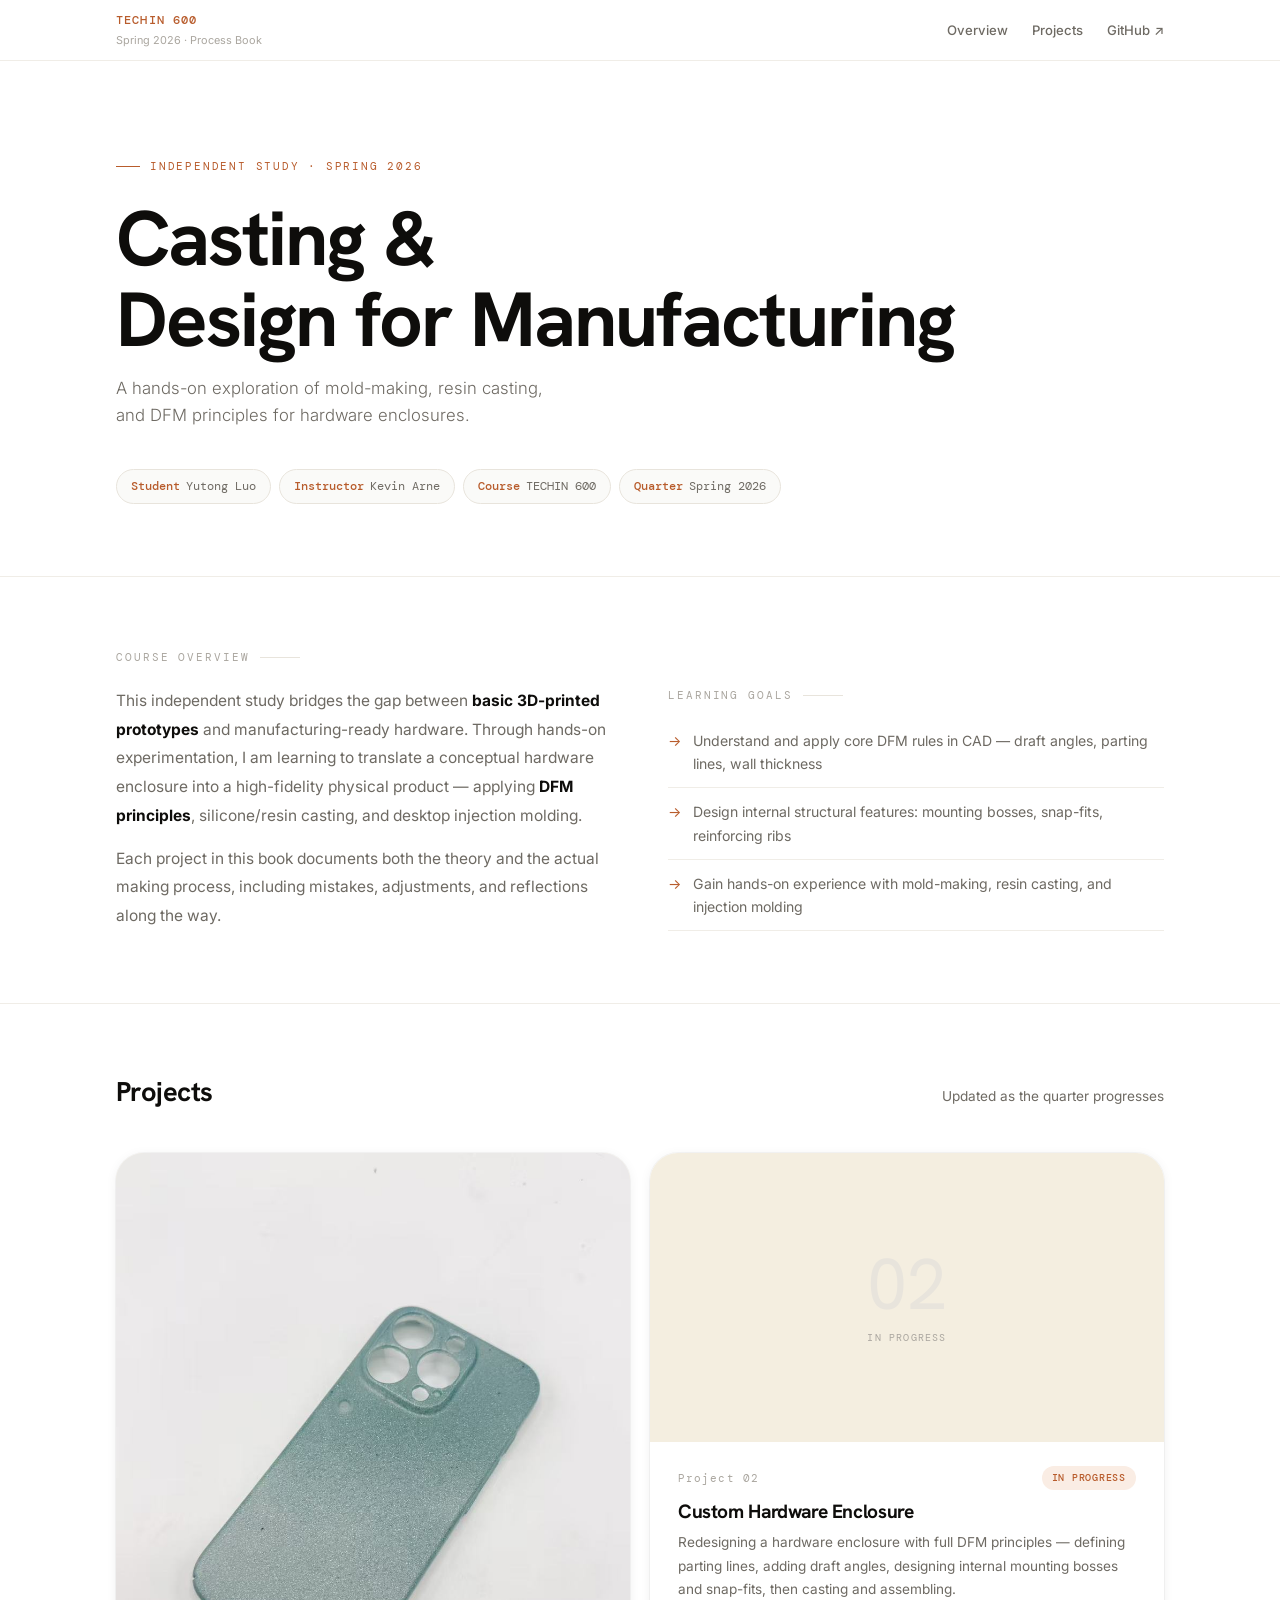
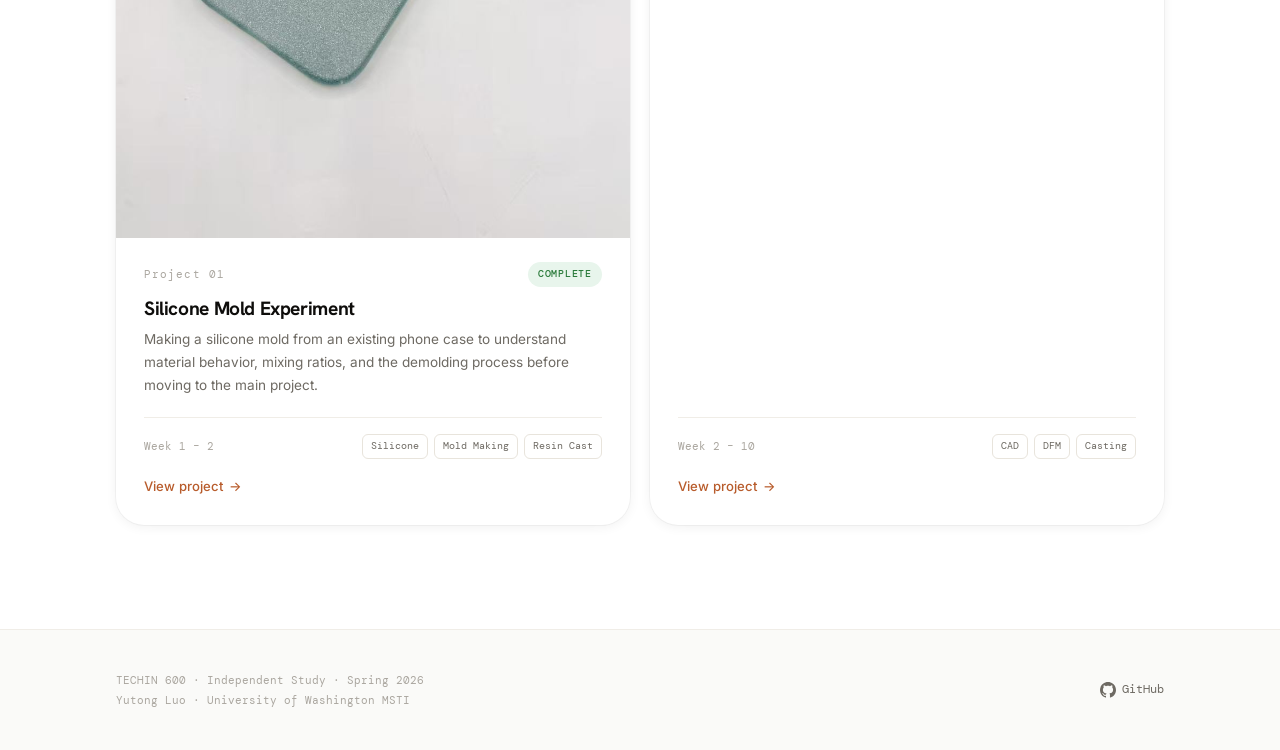
==== index.html @ ff64ba22 "Fix card thumb and project cover photo display - Homepage Project 01 card: show full image with card" ====
<!DOCTYPE html>
<html lang="en">
<head>
  <meta charset="UTF-8" />
  <meta name="viewport" content="width=device-width, initial-scale=1.0" />
  <title>TECHIN 600 — Process Book</title>
  <meta name="description" content="Process book for TECHIN 600: Casting and Design for Manufacturing. Independent study by Yutong Luo, Spring 2026." />
  <link rel="stylesheet" href="assets/css/style.css" />
  <link rel="preconnect" href="https://fonts.googleapis.com" />
  <link rel="preconnect" href="https://fonts.gstatic.com" crossorigin />
  <link href="https://fonts.googleapis.com/css2?family=Hanken+Grotesk:wght@400;500;600;700;800&family=Inter:ital,wght@0,300;0,400;0,500;0,600;1,400&family=DM+Mono:wght@400;500&display=swap" rel="stylesheet" />
</head>
<body>

<!-- ====== HEADER ====== -->
<header class="site-header">
  <nav class="container site-nav">
    <a href="index.html" class="nav-logo">
      <span class="nav-logo-main">TECHIN 600</span>
      <span class="nav-logo-sub">Spring 2026 · Process Book</span>
    </a>
    <ul class="nav-links">
      <li><a href="#overview">Overview</a></li>
      <li><a href="#projects">Projects</a></li>
      <li><a href="https://github.com/TongSUE/TECHIN-600-Spring2026" target="_blank" rel="noopener">GitHub ↗</a></li>
    </ul>
  </nav>
</header>

<!-- ====== HERO ====== -->
<section class="hero">
  <div class="container">
    <p class="hero-kicker reveal">Independent Study · Spring 2026</p>
    <h1 class="hero-title reveal">Casting &amp;<br>Design for Manufacturing</h1>
    <p class="hero-subtitle reveal">A hands-on exploration of mold-making, resin casting,<br>and DFM principles for hardware enclosures.</p>
    <div class="hero-meta reveal-children">
      <span class="meta-tag"><span>Student</span> Yutong Luo</span>
      <span class="meta-tag"><span>Instructor</span> Kevin Arne</span>
      <span class="meta-tag"><span>Course</span> TECHIN 600</span>
      <span class="meta-tag"><span>Quarter</span> Spring 2026</span>
    </div>
  </div>
</section>

<!-- ====== OVERVIEW ====== -->
<section class="course-overview" id="overview">
  <div class="container">
    <p class="section-label reveal">Course Overview</p>
    <div class="overview-grid">
      <div class="reveal">
        <p class="overview-text">
          This independent study bridges the gap between <strong>basic 3D-printed prototypes</strong>
          and manufacturing-ready hardware. Through hands-on experimentation, I am learning to translate
          a conceptual hardware enclosure into a high-fidelity physical product — applying
          <strong>DFM principles</strong>, silicone/resin casting, and desktop injection molding.
        </p>
        <p class="overview-text" style="margin-top: 14px;">
          Each project in this book documents both the theory and the actual making process,
          including mistakes, adjustments, and reflections along the way.
        </p>
      </div>
      <div class="reveal">
        <p class="section-label" style="margin-bottom: 12px;">Learning Goals</p>
        <ul class="overview-goals">
          <li>Understand and apply core DFM rules in CAD — draft angles, parting lines, wall thickness</li>
          <li>Design internal structural features: mounting bosses, snap-fits, reinforcing ribs</li>
          <li>Gain hands-on experience with mold-making, resin casting, and injection molding</li>
        </ul>
      </div>
    </div>
  </div>
</section>

<!-- ====== PROJECTS ====== -->
<section class="projects-section" id="projects">
  <div class="container">
    <div class="projects-header reveal">
      <h2>Projects</h2>
      <p style="font-size:0.85rem; color:var(--text-muted);">Updated as the quarter progresses</p>
    </div>

    <div class="projects-grid">

      <!-- Project 01 -->
      <a href="projects/01-silicone-mold/index.html" class="project-card">
        <div class="card-thumb card-thumb--natural">
          <img src="projects/01-silicone-mold/hero_image.png" alt="Silicone Mold Experiment — finished glitter resin phone case" />
        </div>
        <div class="card-body">
          <div class="card-top">
            <span class="card-num">Project 01</span>
            <span class="status-badge status-badge--complete">Complete</span>
          </div>
          <h3 class="card-title">Silicone Mold Experiment</h3>
          <p class="card-desc">Making a silicone mold from an existing phone case to understand material behavior, mixing ratios, and the demolding process before moving to the main project.</p>
          <div class="card-footer">
            <span class="card-weeks">Week 1 – 2</span>
            <div class="card-tags">
              <span class="tag">Silicone</span>
              <span class="tag">Mold Making</span>
              <span class="tag">Resin Cast</span>
            </div>
          </div>
          <span class="card-link">View project <span class="arrow">→</span></span>
        </div>
      </a>

      <!-- Project 02 -->
      <a href="projects/02-hardware-enclosure/index.html" class="project-card">
        <div class="card-thumb">
          <div class="card-thumb-placeholder">
            <span class="placeholder-num">02</span>
            <span class="placeholder-label">In progress</span>
          </div>
        </div>
        <div class="card-body">
          <div class="card-top">
            <span class="card-num">Project 02</span>
            <span class="status-badge status-badge--progress">In Progress</span>
          </div>
          <h3 class="card-title">Custom Hardware Enclosure</h3>
          <p class="card-desc">Redesigning a hardware enclosure with full DFM principles — defining parting lines, adding draft angles, designing internal mounting bosses and snap-fits, then casting and assembling.</p>
          <div class="card-footer">
            <span class="card-weeks">Week 2 – 10</span>
            <div class="card-tags">
              <span class="tag">CAD</span>
              <span class="tag">DFM</span>
              <span class="tag">Casting</span>
            </div>
          </div>
          <span class="card-link">View project <span class="arrow">→</span></span>
        </div>
      </a>

    </div>
  </div>
</section>

<!-- ====== FOOTER ====== -->
<footer class="site-footer">
  <div class="container footer-inner">
    <div class="footer-left">
      TECHIN 600 · Independent Study · Spring 2026<br>
      Yutong Luo · University of Washington MSTI
    </div>
    <div class="footer-right">
      <a href="https://github.com/TongSUE/TECHIN-600-Spring2026" target="_blank" rel="noopener">
        <svg width="16" height="16" viewBox="0 0 24 24" fill="currentColor"><path d="M12 0C5.37 0 0 5.37 0 12c0 5.3 3.438 9.8 8.205 11.387.6.113.82-.258.82-.577 0-.285-.01-1.04-.015-2.04-3.338.724-4.042-1.61-4.042-1.61-.546-1.387-1.333-1.756-1.333-1.756-1.089-.745.083-.73.083-.73 1.205.085 1.84 1.238 1.84 1.238 1.07 1.835 2.809 1.305 3.495.998.108-.776.42-1.305.762-1.605-2.665-.3-5.466-1.332-5.466-5.93 0-1.31.465-2.38 1.235-3.22-.135-.303-.54-1.523.105-3.176 0 0 1.005-.322 3.3 1.23.96-.267 1.98-.399 3-.405 1.02.006 2.04.138 3 .405 2.28-1.552 3.285-1.23 3.285-1.23.645 1.653.24 2.873.12 3.176.765.84 1.23 1.91 1.23 3.22 0 4.61-2.805 5.625-5.475 5.92.42.36.81 1.096.81 2.22 0 1.606-.015 2.896-.015 3.286 0 .315.21.69.825.57C20.565 21.795 24 17.295 24 12c0-6.63-5.37-12-12-12"/></svg>
        GitHub
      </a>
    </div>
  </div>
</footer>

<script src="assets/js/rough-notation.js"></script>
<script src="assets/js/annotations.js"></script>
<script src="assets/js/main.js"></script>
</body>
</html>
---- assets/css/style.css ----
/* ============================================
   TECHIN 600 Process Book — Global Stylesheet
   ============================================ */

@import url('https://fonts.googleapis.com/css2?family=Hanken+Grotesk:wght@400;500;600;700;800&family=Inter:ital,wght@0,300;0,400;0,500;0,600;1,400&family=DM+Mono:wght@400;500&display=swap');
@import url('annotations.css');

/* --- Design Tokens --- */
:root {
  --bg:           #FFFFFF;
  --bg-soft:      #FAFAF8;
  --bg-note:      #F4EEE0;
  --bg-card:      #FFFFFF;
  --bg-callout:   #F5EDE0;
  --text:         #0E0D0B;
  --text-muted:   #6E6A63;
  --text-light:   #AAA69F;
  --accent:       #B85C2C;
  --accent-light: #FAEDE4;
  --border:       #E8E4DC;
  --border-light: #F0EDE7;
  --white:        #FFFFFF;

  --font-display: 'Hanken Grotesk', 'Inter', sans-serif;
  --font-sans:   'Inter', -apple-system, sans-serif;
  --font-mono:   'DM Mono', 'Courier New', monospace;

  --radius-sm:   8px;
  --radius:      16px;
  --radius-md:   20px;
  --radius-lg:   28px;
  --radius-xl:   36px;

  --shadow-sm:   0 2px 8px rgba(14,13,11,0.05);
  --shadow-md:   0 6px 24px rgba(14,13,11,0.08);
  --shadow-lg:   0 16px 48px rgba(14,13,11,0.12);
  --shadow-card: 0 2px 12px rgba(14,13,11,0.06), 0 0 0 1px rgba(14,13,11,0.04);

  --ease-snappy: cubic-bezier(0.12, 0.23, 0.50, 1.00);
  --ease-out:    cubic-bezier(0.25, 0.46, 0.45, 0.94);
  --transition:  0.28s var(--ease-snappy);
  --transition-slow: 0.5s var(--ease-out);
}

/* --- Reset & Base --- */
*, *::before, *::after { box-sizing: border-box; margin: 0; padding: 0; }
html { scroll-behavior: smooth; font-size: 16px; }

body {
  background: var(--bg);
  color: var(--text);
  font-family: var(--font-sans);
  font-weight: 400;
  line-height: 1.7;
  -webkit-font-smoothing: antialiased;
}

img { max-width: 100%; height: auto; display: block; }
a { color: inherit; text-decoration: none; }
h1, h2, h3 { font-family: var(--font-display); font-weight: 700; line-height: 1.15; }
h4, h5, h6 { font-family: var(--font-sans); font-weight: 600; line-height: 1.3; }
p { max-width: 68ch; }

code {
  font-family: var(--font-mono);
  font-size: 0.875em;
  background: var(--accent-light);
  padding: 0.1em 0.4em;
  border-radius: 6px;
}

.container {
  max-width: 1120px;
  margin: 0 auto;
  padding: 0 36px;
}

/* ============================================
   ENTRANCE ANIMATIONS
   ============================================ */
@keyframes enterUp {
  from {
    opacity: 0;
    transform: translateY(28px) rotate(var(--enter-rotate, 0deg));
  }
  to {
    opacity: 1;
    transform: translateY(0) rotate(0deg);
  }
}

@keyframes enterFade {
  from { opacity: 0; transform: translateY(12px); }
  to   { opacity: 1; transform: translateY(0); }
}

.reveal { opacity: 0; }
.reveal.visible {
  animation: enterUp 0.45s var(--ease-snappy) forwards;
}

.reveal-children > * { opacity: 0; }
.reveal-children.visible > * { animation: enterFade 0.4s var(--ease-snappy) forwards; }
.reveal-children.visible > *:nth-child(1) { animation-delay: 0.05s; }
.reveal-children.visible > *:nth-child(2) { animation-delay: 0.12s; }
.reveal-children.visible > *:nth-child(3) { animation-delay: 0.19s; }
.reveal-children.visible > *:nth-child(4) { animation-delay: 0.26s; }
.reveal-children.visible > *:nth-child(5) { animation-delay: 0.33s; }

.content-section {
  opacity: 0;
  transform: translateY(20px);
  transition: opacity 0.5s var(--ease-out), transform 0.5s var(--ease-out);
}
.content-section.visible { opacity: 1; transform: translateY(0); }

.step {
  opacity: 0;
  transform: translateY(18px);
  transition: opacity 0.45s var(--ease-out), transform 0.45s var(--ease-out);
}
.step.visible { opacity: 1; transform: translateY(0); }

/* ============================================
   SITE HEADER / NAV
   ============================================ */
.site-header {
  position: sticky;
  top: 0;
  z-index: 100;
  background: rgba(255, 255, 255, 0.82);
  backdrop-filter: blur(16px);
  -webkit-backdrop-filter: blur(16px);
  border-bottom: 1px solid var(--border-light);
  transition: box-shadow var(--transition);
}
.site-header.scrolled { box-shadow: var(--shadow-sm); }

.site-nav {
  display: flex;
  align-items: center;
  justify-content: space-between;
  height: 60px;
}

.nav-logo { display: flex; flex-direction: column; }
.nav-logo-main {
  font-family: var(--font-mono);
  font-size: 0.72rem;
  font-weight: 500;
  color: var(--accent);
  letter-spacing: 0.10em;
  text-transform: uppercase;
}
.nav-logo-sub { font-size: 0.68rem; color: var(--text-light); }

.nav-links { display: flex; gap: 24px; list-style: none; }
.nav-links a {
  font-size: 0.82rem;
  font-weight: 500;
  color: var(--text-muted);
  transition: color var(--transition);
  padding: 4px 0;
  position: relative;
}
.nav-links a::after {
  content: '';
  position: absolute;
  bottom: 0; left: 0;
  width: 0; height: 1px;
  background: var(--accent);
  transition: width var(--transition);
}
.nav-links a:hover { color: var(--text); }
.nav-links a:hover::after,
.nav-links a.active::after { width: 100%; }
.nav-links a.active { color: var(--accent); }

/* ============================================
   HOME HERO
   ============================================ */
.hero {
  padding: 96px 0 72px;
  border-bottom: 1px solid var(--border-light);
}

.hero-kicker {
  font-family: var(--font-mono);
  font-size: 0.70rem;
  letter-spacing: 0.16em;
  text-transform: uppercase;
  color: var(--accent);
  margin-bottom: 22px;
  display: flex;
  align-items: center;
  gap: 10px;
}
.hero-kicker::before {
  content: '';
  display: inline-block;
  width: 24px; height: 1px;
  background: var(--accent);
}

.hero-title {
  font-family: var(--font-display);
  font-size: clamp(2.8rem, 6vw, 5rem);
  font-weight: 700;
  line-height: 1.05;
  letter-spacing: -0.025em;
  margin-bottom: 16px;
}

.hero-subtitle {
  font-size: 1.05rem;
  color: var(--text-muted);
  font-weight: 300;
  margin-bottom: 40px;
  line-height: 1.6;
}

.hero-meta { display: flex; flex-wrap: wrap; gap: 8px; }

.meta-tag {
  display: inline-flex;
  align-items: center;
  gap: 6px;
  padding: 6px 14px;
  border: 1px solid var(--border);
  border-radius: 100px;
  font-size: 0.78rem;
  font-family: var(--font-mono);
  color: var(--text-muted);
  background: var(--bg-soft);
  transition: background var(--transition), border-color var(--transition);
}
.meta-tag:hover { background: var(--bg-note); }
.meta-tag span { color: var(--accent); font-weight: 500; }

/* ============================================
   COURSE OVERVIEW
   ============================================ */
.course-overview {
  padding: 72px 0;
  border-bottom: 1px solid var(--border-light);
}

.section-label {
  font-family: var(--font-mono);
  font-size: 0.66rem;
  letter-spacing: 0.18em;
  text-transform: uppercase;
  color: var(--text-light);
  margin-bottom: 20px;
  display: flex;
  align-items: center;
  gap: 10px;
}
.section-label::after {
  content: '';
  flex: 1; height: 1px;
  background: var(--border);
  max-width: 40px;
}

.overview-grid {
  display: grid;
  grid-template-columns: 1fr 1fr;
  gap: 56px;
  align-items: start;
}

.overview-text { font-size: 0.97rem; line-height: 1.85; color: var(--text-muted); }
.overview-text strong { color: var(--text); }

.overview-goals { list-style: none; }
.overview-goals li {
  display: flex;
  gap: 12px;
  font-size: 0.88rem;
  line-height: 1.65;
  color: var(--text-muted);
  padding: 12px 0;
  border-bottom: 1px solid var(--border-light);
}
.overview-goals li::before { content: '→'; color: var(--accent); flex-shrink: 0; }

/* ============================================
   PROJECT CARDS
   ============================================ */
.projects-section { padding: 72px 0 104px; }

.projects-header {
  display: flex;
  align-items: baseline;
  justify-content: space-between;
  margin-bottom: 44px;
}
.projects-header h2 { font-family: var(--font-display); font-size: 1.7rem; font-weight: 700; letter-spacing: -0.02em; }

.projects-grid {
  display: grid;
  grid-template-columns: repeat(auto-fill, minmax(340px, 1fr));
  gap: 20px;
}

/* Cards animate in with slight tilt — JS sets --enter-rotate */
.project-card {
  background: var(--bg-card);
  border-radius: var(--radius-lg);
  box-shadow: var(--shadow-card);
  overflow: hidden;
  display: flex;
  flex-direction: column;
  opacity: 0;
  cursor: pointer;
  transition:
    transform 0.32s var(--ease-snappy),
    box-shadow 0.32s var(--ease-snappy);
  will-change: transform;
}
.project-card.visible {
  animation: enterUp 0.48s var(--ease-snappy) forwards;
}
.project-card:hover {
  transform: translateY(-6px) rotate(0.4deg);
  box-shadow: var(--shadow-md);
}

.card-thumb {
  aspect-ratio: 16/9;
  background: var(--bg-note);
  overflow: hidden;
  position: relative;
}
.card-thumb img {
  width: 100%; height: 100%;
  object-fit: cover;
  transition: transform var(--transition-slow);
}
.project-card:hover .card-thumb img { transform: scale(1.04); }

/* Card with full, uncropped image */
.card-thumb--natural {
  aspect-ratio: unset;
  height: auto;
}
.card-thumb--natural img {
  height: auto;
  object-fit: contain;
}

.card-thumb-placeholder {
  width: 100%; height: 100%;
  display: flex;
  flex-direction: column;
  align-items: center;
  justify-content: center;
  gap: 10px;
}
.placeholder-num {
  font-family: var(--font-display);
  font-size: 4.5rem;
  color: var(--border);
  line-height: 1;
}
.placeholder-label {
  font-family: var(--font-mono);
  font-size: 0.62rem;
  color: var(--text-light);
  letter-spacing: 0.12em;
  text-transform: uppercase;
}

.card-body {
  padding: 24px 28px 28px;
  display: flex;
  flex-direction: column;
  flex: 1;
}

.card-top {
  display: flex;
  align-items: center;
  justify-content: space-between;
  margin-bottom: 10px;
}

.card-num {
  font-family: var(--font-mono);
  font-size: 0.68rem;
  color: var(--text-light);
  letter-spacing: 0.1em;
}

.status-badge {
  font-family: var(--font-mono);
  font-size: 0.60rem;
  letter-spacing: 0.08em;
  text-transform: uppercase;
  padding: 4px 10px;
  border-radius: 100px;
  font-weight: 500;
}
.status-badge--complete { background: #E8F5EC; color: #2A7A3A; }
.status-badge--progress { background: var(--accent-light); color: var(--accent); }
.status-badge--upcoming { background: var(--bg-soft); color: var(--text-light); }

.card-title { font-family: var(--font-display); font-size: 1.2rem; font-weight: 700; letter-spacing: -0.02em; margin-bottom: 8px; line-height: 1.2; }
.card-desc { font-size: 0.85rem; color: var(--text-muted); line-height: 1.7; flex: 1; }

.card-footer {
  display: flex;
  align-items: center;
  justify-content: space-between;
  margin-top: 20px;
  padding-top: 16px;
  border-top: 1px solid var(--border-light);
}

.card-weeks { font-family: var(--font-mono); font-size: 0.70rem; color: var(--text-light); }
.card-tags { display: flex; gap: 6px; flex-wrap: wrap; }
.tag {
  font-family: var(--font-mono);
  font-size: 0.62rem;
  padding: 3px 8px;
  border: 1px solid var(--border);
  border-radius: 6px;
  color: var(--text-muted);
}

.card-link {
  display: inline-flex;
  align-items: center;
  gap: 6px;
  font-size: 0.82rem;
  font-weight: 500;
  color: var(--accent);
  margin-top: 16px;
  transition: gap var(--transition);
}
.card-link .arrow { transition: transform var(--transition); }
.project-card:hover .card-link { gap: 10px; }
.project-card:hover .card-link .arrow { transform: translateX(3px); }

/* ============================================
   SITE FOOTER
   ============================================ */
.site-footer {
  border-top: 1px solid var(--border-light);
  padding: 40px 0;
  background: var(--bg-soft);
}
.footer-inner { display: flex; align-items: center; justify-content: space-between; }
.footer-left {
  font-family: var(--font-mono);
  font-size: 0.70rem;
  color: var(--text-light);
  line-height: 1.8;
}
.footer-right a {
  font-family: var(--font-mono);
  font-size: 0.72rem;
  color: var(--text-muted);
  display: flex;
  align-items: center;
  gap: 6px;
  transition: color var(--transition);
}
.footer-right a:hover { color: var(--accent); }

/* ============================================
   PROJECT DETAIL PAGE
   ============================================ */
.project-page { min-height: 100vh; }

.back-link {
  display: inline-flex;
  align-items: center;
  gap: 8px;
  font-family: var(--font-mono);
  font-size: 0.72rem;
  color: var(--text-muted);
  letter-spacing: 0.04em;
  padding: 18px 36px;
  width: 100%;
  transition: color var(--transition);
  border-bottom: 1px solid var(--border-light);
}
.back-link:hover { color: var(--accent); }
.back-link .arrow { transition: transform var(--transition); }
.back-link:hover .arrow { transform: translateX(-3px); }
.back-link--bottom { border-top: 1px solid var(--border-light); border-bottom: none; margin-top: 20px; padding: 20px 0; }

/* Project Hero */
.project-hero {
  padding: 60px 0 52px;
  border-bottom: 1px solid var(--border-light);
}

.project-hero-kicker {
  font-family: var(--font-mono);
  font-size: 0.68rem;
  letter-spacing: 0.18em;
  text-transform: uppercase;
  color: var(--accent);
  margin-bottom: 18px;
  display: flex;
  align-items: center;
  gap: 10px;
}
.project-hero-kicker::before {
  content: '';
  display: inline-block;
  width: 20px; height: 1px;
  background: var(--accent);
}

.project-hero-title {
  font-family: var(--font-display);
  font-size: clamp(2rem, 5vw, 3.6rem);
  font-weight: 700;
  line-height: 1.05;
  letter-spacing: -0.025em;
  margin-bottom: 10px;
}

.project-hero-subtitle {
  font-size: 1rem;
  color: var(--text-muted);
  font-weight: 300;
  margin-bottom: 30px;
}

.project-hero-meta { display: flex; flex-wrap: wrap; gap: 8px; }

/* Main layout */
.project-layout {
  display: grid;
  grid-template-columns: 196px 1fr;
  max-width: 1120px;
  margin: 0 auto;
  padding: 0 36px;
  align-items: start;
}

/* Sidebar */
.project-sidebar {
  position: sticky;
  top: 80px;
  padding: 52px 0;
}

.sidebar-nav { list-style: none; }
.sidebar-nav li { margin-bottom: 2px; }
.sidebar-nav a {
  display: flex;
  align-items: center;
  gap: 10px;
  padding: 7px 12px;
  font-size: 0.78rem;
  color: var(--text-muted);
  font-weight: 500;
  border-radius: var(--radius-sm);
  transition: background var(--transition), color var(--transition);
}
.sidebar-nav a:hover { background: var(--bg-soft); color: var(--text); }
.sidebar-nav a.active { background: var(--accent-light); color: var(--accent); }

.sidebar-nav-num {
  font-family: var(--font-mono);
  font-size: 0.62rem;
  color: var(--text-light);
  min-width: 18px;
}
.sidebar-nav a.active .sidebar-nav-num { color: var(--accent); opacity: 0.7; }

/* Reading progress */
.reading-progress {
  position: fixed;
  top: 60px; left: 0; right: 0;
  height: 2px;
  background: var(--border-light);
  z-index: 99;
}
.reading-progress-bar {
  height: 100%;
  background: var(--accent);
  width: 0%;
  transition: width 0.1s linear;
  border-radius: 0 2px 2px 0;
}

/* Content */
.project-content {
  padding: 0 0 96px 52px;
  border-left: 1px solid var(--border-light);
}

.content-section { padding: 60px 0; border-bottom: 1px solid var(--border-light); }
.content-section:last-of-type { border-bottom: none; }

.content-section-label {
  font-family: var(--font-mono);
  font-size: 0.63rem;
  letter-spacing: 0.20em;
  text-transform: uppercase;
  color: var(--text-light);
  margin-bottom: 6px;
  display: flex;
  align-items: center;
  gap: 8px;
}
.content-section-num { color: var(--accent); font-weight: 500; }

.content-section-title {
  font-family: var(--font-display);
  font-size: 1.6rem;
  font-weight: 700;
  letter-spacing: -0.025em;
  margin-bottom: 28px;
  line-height: 1.15;
}

.content-section p {
  font-size: 0.94rem;
  line-height: 1.88;
  color: var(--text-muted);
  margin-bottom: 16px;
}
.content-section p strong { color: var(--text); }

/* Materials */
.overview-materials { display: flex; flex-wrap: wrap; gap: 8px; margin-top: 20px; }
.material-chip {
  padding: 5px 13px;
  background: var(--bg-soft);
  border: 1px solid var(--border);
  border-radius: 100px;
  font-size: 0.78rem;
  font-family: var(--font-mono);
  color: var(--text-muted);
  transition: background var(--transition);
}
.material-chip:hover { background: var(--bg-note); }

/* Blockquote */
blockquote a { color: var(--accent); text-decoration: underline; text-underline-offset: 3px; }
blockquote {
  border-left: 3px solid var(--accent);
  padding: 16px 22px;
  margin: 28px 0;
  background: var(--accent-light);
  border-radius: 0 var(--radius) var(--radius) 0;
  font-style: italic;
  color: var(--text-muted);
  font-size: 0.93rem;
  line-height: 1.75;
}

/* Process steps */
.process-steps { margin-top: 8px; }

.step {
  display: grid;
  grid-template-columns: 56px 1fr;
  gap: 20px;
  padding: 28px 0;
  border-bottom: 1px dashed var(--border);
  align-items: start;
}
.step:last-child { border-bottom: none; }

.step-num {
  font-family: var(--font-display);
  font-size: 2.6rem;
  color: var(--border);
  line-height: 1;
  font-style: italic;
  text-align: center;
  padding-top: 2px;
}

.step-body h4 { font-size: 0.9rem; font-weight: 600; margin-bottom: 7px; color: var(--text); }
.step-body p { font-size: 0.87rem; color: var(--text-muted); margin-bottom: 14px; }
.step-body ol { padding-left: 1.4em; margin: 10px 0 14px; line-height: 1.9; font-size: 0.87rem; color: var(--text-muted); }
.step-body .photo-grid + p,
.step-body ol + p { margin-top: 14px; }

/* Photo grid */
.photo-grid { display: grid; grid-template-columns: repeat(2, 1fr); gap: 10px; margin-top: 14px; }
.photo-grid--3 { grid-template-columns: repeat(3, 1fr); }
.photo-grid--1 { grid-template-columns: 1fr; }

.photo-item {
  aspect-ratio: 4/3;
  background: var(--bg-note);
  border-radius: var(--radius);
  overflow: hidden;
  cursor: pointer;
  position: relative;
  transition: transform var(--transition), box-shadow var(--transition);
}
.photo-item img {
  width: 100%; height: 100%;
  object-fit: cover;
  transition: transform var(--transition-slow);
}
.photo-item:hover {
  transform: scale(1.02) rotate(-0.5deg);
  box-shadow: var(--shadow-md);
}
.photo-item:hover img { transform: scale(1.04); }
.photo-item::after {
  content: '↗';
  position: absolute;
  top: 10px; right: 10px;
  width: 26px; height: 26px;
  background: rgba(14,13,11,0.45);
  color: white;
  border-radius: 50%;
  display: flex;
  align-items: center;
  justify-content: center;
  font-size: 0.65rem;
  opacity: 0;
  transition: opacity var(--transition);
}
.photo-item:hover::after { opacity: 1; }

/* Full image — no crop, natural height */
.photo-item--full {
  aspect-ratio: unset;
  height: auto;
}
.photo-item--full img {
  width: 100%;
  height: auto;
  object-fit: contain;
}

/* Cover photo — between hero section and main layout */
.project-cover {
  max-width: 1120px;
  margin: 0 auto 0;
  padding: 0 36px;
  line-height: 0;
}
.project-cover img {
  width: 100%;
  max-height: 480px;
  object-fit: cover;
  border-radius: var(--radius-lg);
  display: block;
}

/* Photo placeholder */
.photo-placeholder {
  aspect-ratio: 4/3;
  background: var(--bg-note);
  border-radius: var(--radius);
  border: 1.5px dashed var(--border);
  display: flex;
  flex-direction: column;
  align-items: center;
  justify-content: center;
  gap: 8px;
  transition: background var(--transition);
}
.photo-placeholder:hover { background: #EDE7D4; }
.photo-placeholder-icon { font-size: 1.3rem; color: var(--border); }
.photo-placeholder-label {
  font-family: var(--font-mono);
  font-size: 0.60rem;
  color: var(--text-light);
  letter-spacing: 0.10em;
  text-transform: uppercase;
  text-align: center;
  padding: 0 12px;
}

.photo-caption { font-family: var(--font-mono); font-size: 0.66rem; color: var(--text-light); margin-top: 8px; }

/* Knowledge cards */
.knowledge-list { display: flex; flex-direction: column; gap: 12px; }

.knowledge-card {
  background: var(--bg-callout);
  border-left: 3px solid var(--accent);
  border-radius: 0 var(--radius-md) var(--radius-md) 0;
  padding: 18px 22px;
  transition: transform var(--transition), box-shadow var(--transition);
}
.knowledge-card:hover { transform: translateX(3px); box-shadow: var(--shadow-sm); }

.knowledge-card h4 {
  font-size: 0.85rem;
  font-weight: 600;
  color: var(--text);
  margin-bottom: 6px;
  display: flex;
  align-items: center;
  gap: 8px;
}
.knowledge-card h4::before {
  content: '!';
  display: inline-flex;
  align-items: center;
  justify-content: center;
  width: 16px; height: 16px;
  background: var(--accent);
  color: white;
  border-radius: 50%;
  font-size: 0.63rem;
  font-weight: 700;
  flex-shrink: 0;
}
.knowledge-card p { font-size: 0.84rem; color: var(--text-muted); line-height: 1.68; margin: 0; }

/* Notes — ruled paper */
.notes-section-inner {
  background: var(--bg-note);
  border-radius: var(--radius-lg);
  padding: 36px;
  position: relative;
  overflow: hidden;
  box-shadow: inset 0 1px 0 rgba(255,255,255,0.6);
}
.notes-section-inner::before {
  content: '';
  position: absolute;
  inset: 0;
  background: repeating-linear-gradient(
    transparent, transparent 31px,
    rgba(184, 92, 44, 0.10) 31px,
    rgba(184, 92, 44, 0.10) 32px
  );
  pointer-events: none;
}

.notes-content { position: relative; z-index: 1; }
.notes-date {
  font-family: var(--font-mono);
  font-size: 0.68rem;
  color: var(--text-light);
  letter-spacing: 0.08em;
  margin-bottom: 22px;
  padding-bottom: 14px;
  border-bottom: 1px solid rgba(184, 92, 44, 0.15);
}
.notes-content p { font-size: 0.92rem; line-height: 2; color: var(--text-muted); margin-bottom: 12px; }
.notes-content .photo-grid { margin-top: 20px; }
.notes-content .photo-grid + .photo-grid { margin-top: 10px; }

.reflection-list { list-style: none; display: flex; flex-direction: column; gap: 10px; margin-top: 28px; }
.reflection-list li {
  display: flex;
  gap: 12px;
  font-size: 0.88rem;
  line-height: 1.75;
  color: var(--text-muted);
  padding-bottom: 10px;
  border-bottom: 1px dashed rgba(184, 92, 44, 0.15);
}
.reflection-list li:last-child { border-bottom: none; }
.reflection-icon { flex-shrink: 0; }

/* In-progress banner */
.in-progress-banner {
  background: var(--accent-light);
  border: 1px solid rgba(184, 92, 44, 0.2);
  border-radius: var(--radius-md);
  padding: 20px 24px;
  display: flex;
  align-items: flex-start;
  gap: 16px;
  margin-bottom: 32px;
}
.in-progress-icon { font-size: 1.2rem; flex-shrink: 0; margin-top: 1px; }
.in-progress-text h4 { font-size: 0.88rem; font-weight: 600; margin-bottom: 3px; }
.in-progress-text p { font-size: 0.82rem; color: var(--text-muted); margin: 0; }

/* ============================================
   LIGHTBOX
   ============================================ */
.lightbox {
  position: fixed;
  inset: 0;
  z-index: 1000;
  background: rgba(14, 13, 11, 0.88);
  display: flex;
  align-items: center;
  justify-content: center;
  opacity: 0;
  pointer-events: none;
  transition: opacity 0.3s var(--ease-out);
  -webkit-backdrop-filter: blur(12px);
  backdrop-filter: blur(12px);
}
.lightbox.open { opacity: 1; pointer-events: all; }

.lightbox-img {
  max-width: 90vw;
  max-height: 85vh;
  object-fit: contain;
  border-radius: var(--radius-md);
  box-shadow: var(--shadow-lg);
  transform: scale(0.94) rotate(-1deg);
  transition: transform 0.35s var(--ease-snappy);
}
.lightbox.open .lightbox-img { transform: scale(1) rotate(0deg); }

.lightbox-close {
  position: absolute;
  top: 24px; right: 28px;
  width: 36px; height: 36px;
  border-radius: 50%;
  background: rgba(255,255,255,0.12);
  border: none;
  color: rgba(255,255,255,0.75);
  font-size: 1rem;
  cursor: pointer;
  display: flex;
  align-items: center;
  justify-content: center;
  transition: background var(--transition), color var(--transition);
}
.lightbox-close:hover { background: rgba(255,255,255,0.22); color: white; }

.lightbox-caption {
  position: absolute;
  bottom: 24px;
  font-family: var(--font-mono);
  font-size: 0.70rem;
  color: rgba(255,255,255,0.45);
  letter-spacing: 0.05em;
}

/* ============================================
   RESPONSIVE
   ============================================ */
@media (max-width: 900px) {
  .project-layout { grid-template-columns: 1fr; padding: 0 20px; }
  .project-sidebar { position: static; padding: 24px 0 0; border-bottom: 1px solid var(--border-light); }
  .sidebar-nav { display: flex; flex-wrap: wrap; gap: 4px; }
  .sidebar-nav li { margin: 0; }
  .project-content { padding: 0 0 64px; border-left: none; }
  .overview-grid { grid-template-columns: 1fr; gap: 28px; }
  .photo-grid { grid-template-columns: 1fr; }
  .photo-grid--3 { grid-template-columns: repeat(2, 1fr); }
}

@media (max-width: 640px) {
  .container { padding: 0 20px; }
  .hero { padding: 56px 0 44px; }
  .projects-grid { grid-template-columns: 1fr; }
  .step { grid-template-columns: 40px 1fr; }
  .step-num { font-size: 2rem; }
  .footer-inner { flex-direction: column; gap: 12px; align-items: flex-start; }
  .back-link { padding: 16px 20px; }
  .projects-header { flex-direction: column; gap: 8px; }
  .nav-links { display: none; }
  .notes-section-inner { padding: 24px 20px; }
}
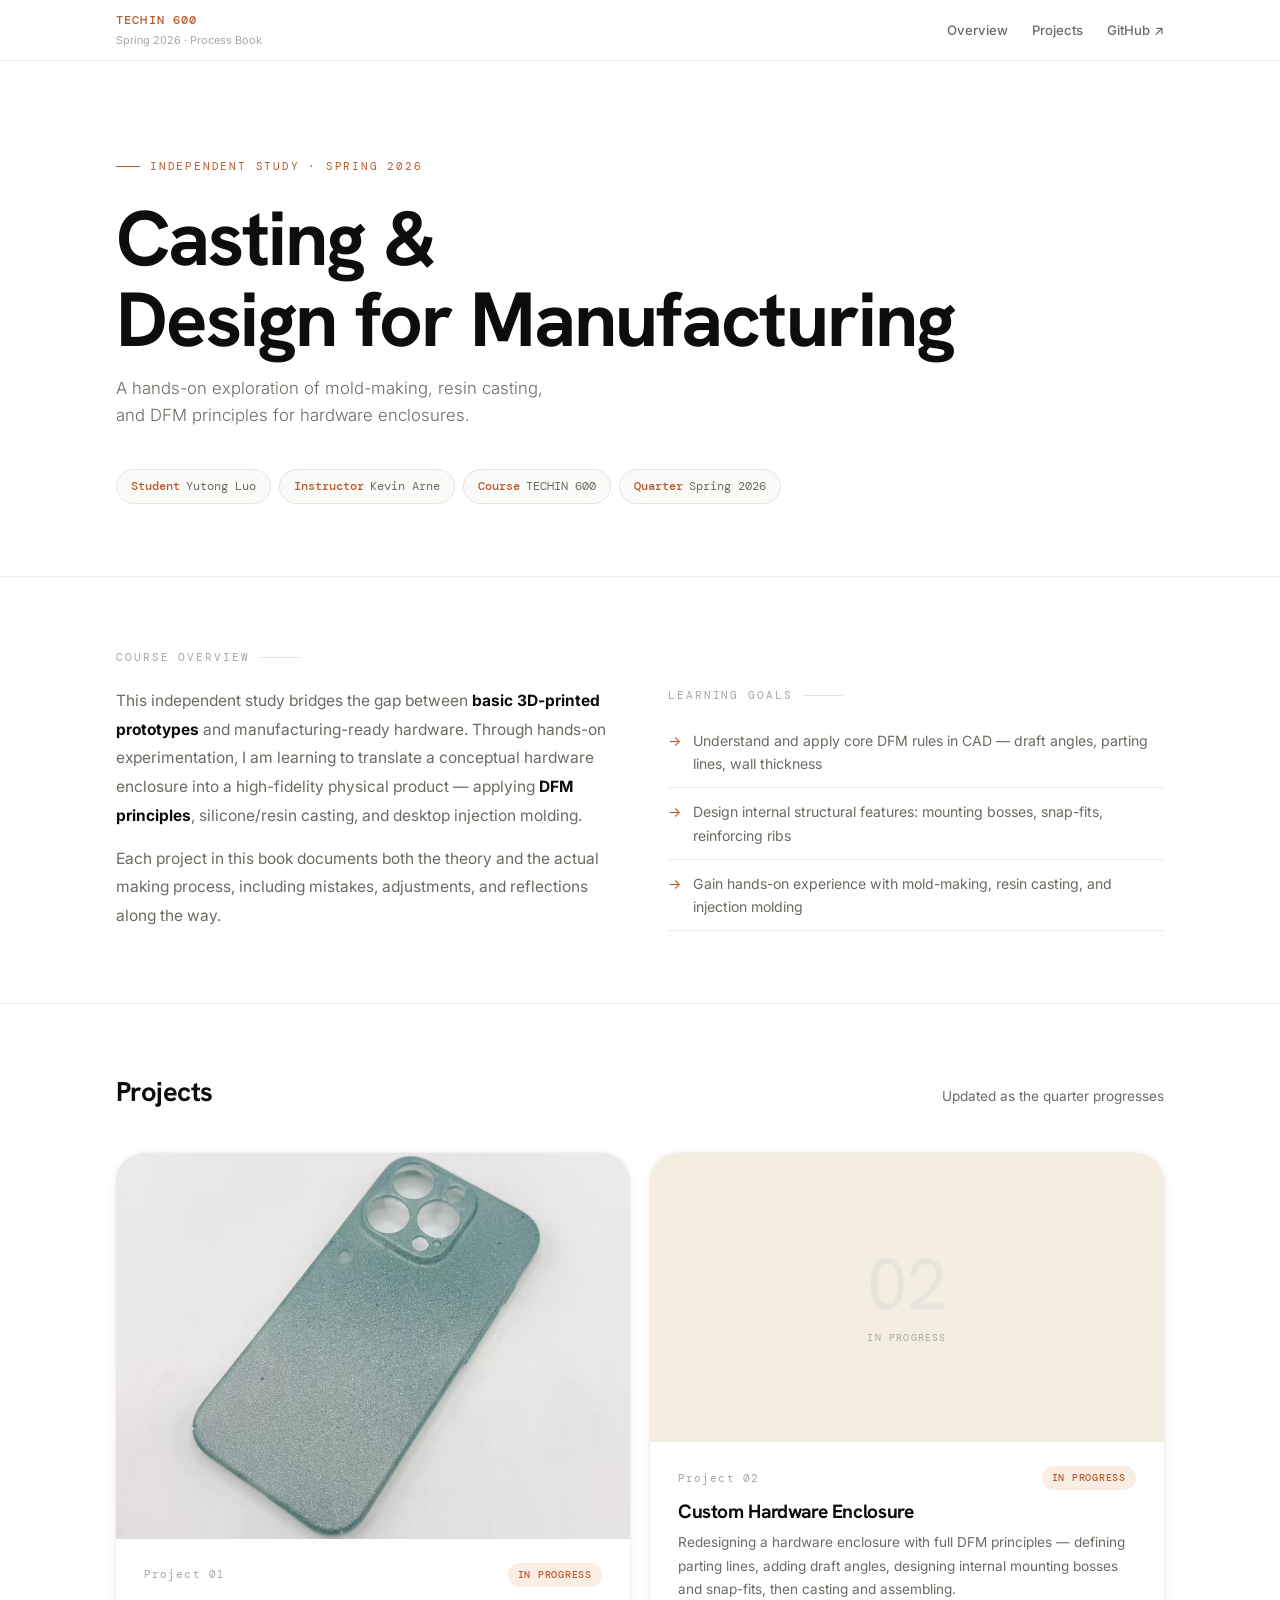
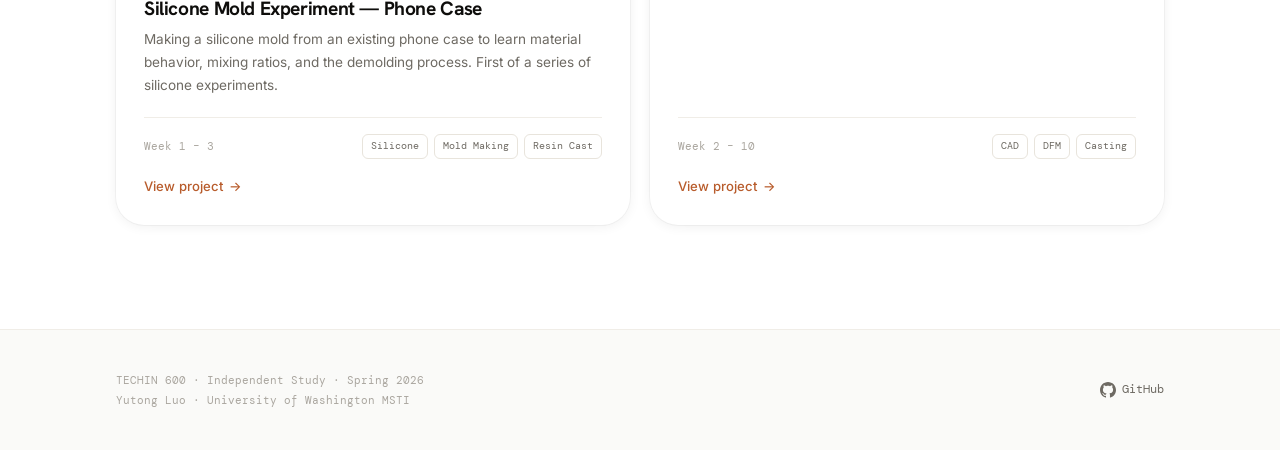
==== commit 0f837ea9: "Project 01: SVG icons, trim theory, fix clay/status/title/weeks, fix card layout - Replace all emoji" ====
--- a/index.html
+++ b/index.html
@@ -89,12 +89,12 @@
         <div class="card-body">
           <div class="card-top">
             <span class="card-num">Project 01</span>
-            <span class="status-badge status-badge--complete">Complete</span>
+            <span class="status-badge status-badge--progress">In Progress</span>
           </div>
-          <h3 class="card-title">Silicone Mold Experiment</h3>
-          <p class="card-desc">Making a silicone mold from an existing phone case to understand material behavior, mixing ratios, and the demolding process before moving to the main project.</p>
+          <h3 class="card-title">Silicone Mold Experiment — Phone Case</h3>
+          <p class="card-desc">Making a silicone mold from an existing phone case to learn material behavior, mixing ratios, and the demolding process. First of a series of silicone experiments.</p>
           <div class="card-footer">
-            <span class="card-weeks">Week 1 – 2</span>
+            <span class="card-weeks">Week 1 – 3</span>
             <div class="card-tags">
               <span class="tag">Silicone</span>
               <span class="tag">Mold Making</span>
--- a/assets/css/style.css
+++ b/assets/css/style.css
@@ -340,14 +340,14 @@
 }
 .project-card:hover .card-thumb img { transform: scale(1.04); }
 
-/* Card with full, uncropped image */
+/* Card with subject-safe crop — keeps phone case fully visible */
 .card-thumb--natural {
-  aspect-ratio: unset;
-  height: auto;
+  aspect-ratio: 4/3;
 }
 .card-thumb--natural img {
-  height: auto;
-  object-fit: contain;
+  width: 100%; height: 100%;
+  object-fit: cover;
+  object-position: center;
 }
 
 .card-thumb-placeholder {
@@ -633,6 +633,9 @@
 /* Materials */
 .overview-materials { display: flex; flex-wrap: wrap; gap: 8px; margin-top: 20px; }
 .material-chip {
+  display: inline-flex;
+  align-items: center;
+  gap: 5px;
   padding: 5px 13px;
   background: var(--bg-soft);
   border: 1px solid var(--border);
@@ -781,6 +784,16 @@
 
 .photo-caption { font-family: var(--font-mono); font-size: 0.66rem; color: var(--text-light); margin-top: 8px; }
 
+.photo-grid figure { margin: 0; }
+.photo-grid figcaption {
+  font-family: var(--font-mono);
+  font-size: 0.63rem;
+  color: var(--text-light);
+  margin-top: 6px;
+  line-height: 1.45;
+  padding: 0 2px;
+}
+
 /* Knowledge cards */
 .knowledge-list { display: flex; flex-direction: column; gap: 12px; }
 
@@ -802,19 +815,7 @@
   align-items: center;
   gap: 8px;
 }
-.knowledge-card h4::before {
-  content: '!';
-  display: inline-flex;
-  align-items: center;
-  justify-content: center;
-  width: 16px; height: 16px;
-  background: var(--accent);
-  color: white;
-  border-radius: 50%;
-  font-size: 0.63rem;
-  font-weight: 700;
-  flex-shrink: 0;
-}
+.knowledge-card h4 .card-icon { flex-shrink: 0; opacity: 0.75; }
 .knowledge-card p { font-size: 0.84rem; color: var(--text-muted); line-height: 1.68; margin: 0; }
 
 /* Notes — ruled paper */
@@ -831,10 +832,11 @@
   position: absolute;
   inset: 0;
   background: repeating-linear-gradient(
-    transparent, transparent 31px,
-    rgba(184, 92, 44, 0.10) 31px,
-    rgba(184, 92, 44, 0.10) 32px
+    transparent, transparent calc(1.84rem - 1px),
+    rgba(184, 92, 44, 0.10) calc(1.84rem - 1px),
+    rgba(184, 92, 44, 0.10) 1.84rem
   );
+  background-position: 0 77px;
   pointer-events: none;
 }
 
@@ -848,7 +850,7 @@
   padding-bottom: 14px;
   border-bottom: 1px solid rgba(184, 92, 44, 0.15);
 }
-.notes-content p { font-size: 0.92rem; line-height: 2; color: var(--text-muted); margin-bottom: 12px; }
+.notes-content p { font-size: 0.92rem; line-height: 1.84rem; color: var(--text-muted); margin-bottom: 1.84rem; }
 .notes-content .photo-grid { margin-top: 20px; }
 .notes-content .photo-grid + .photo-grid { margin-top: 10px; }
 
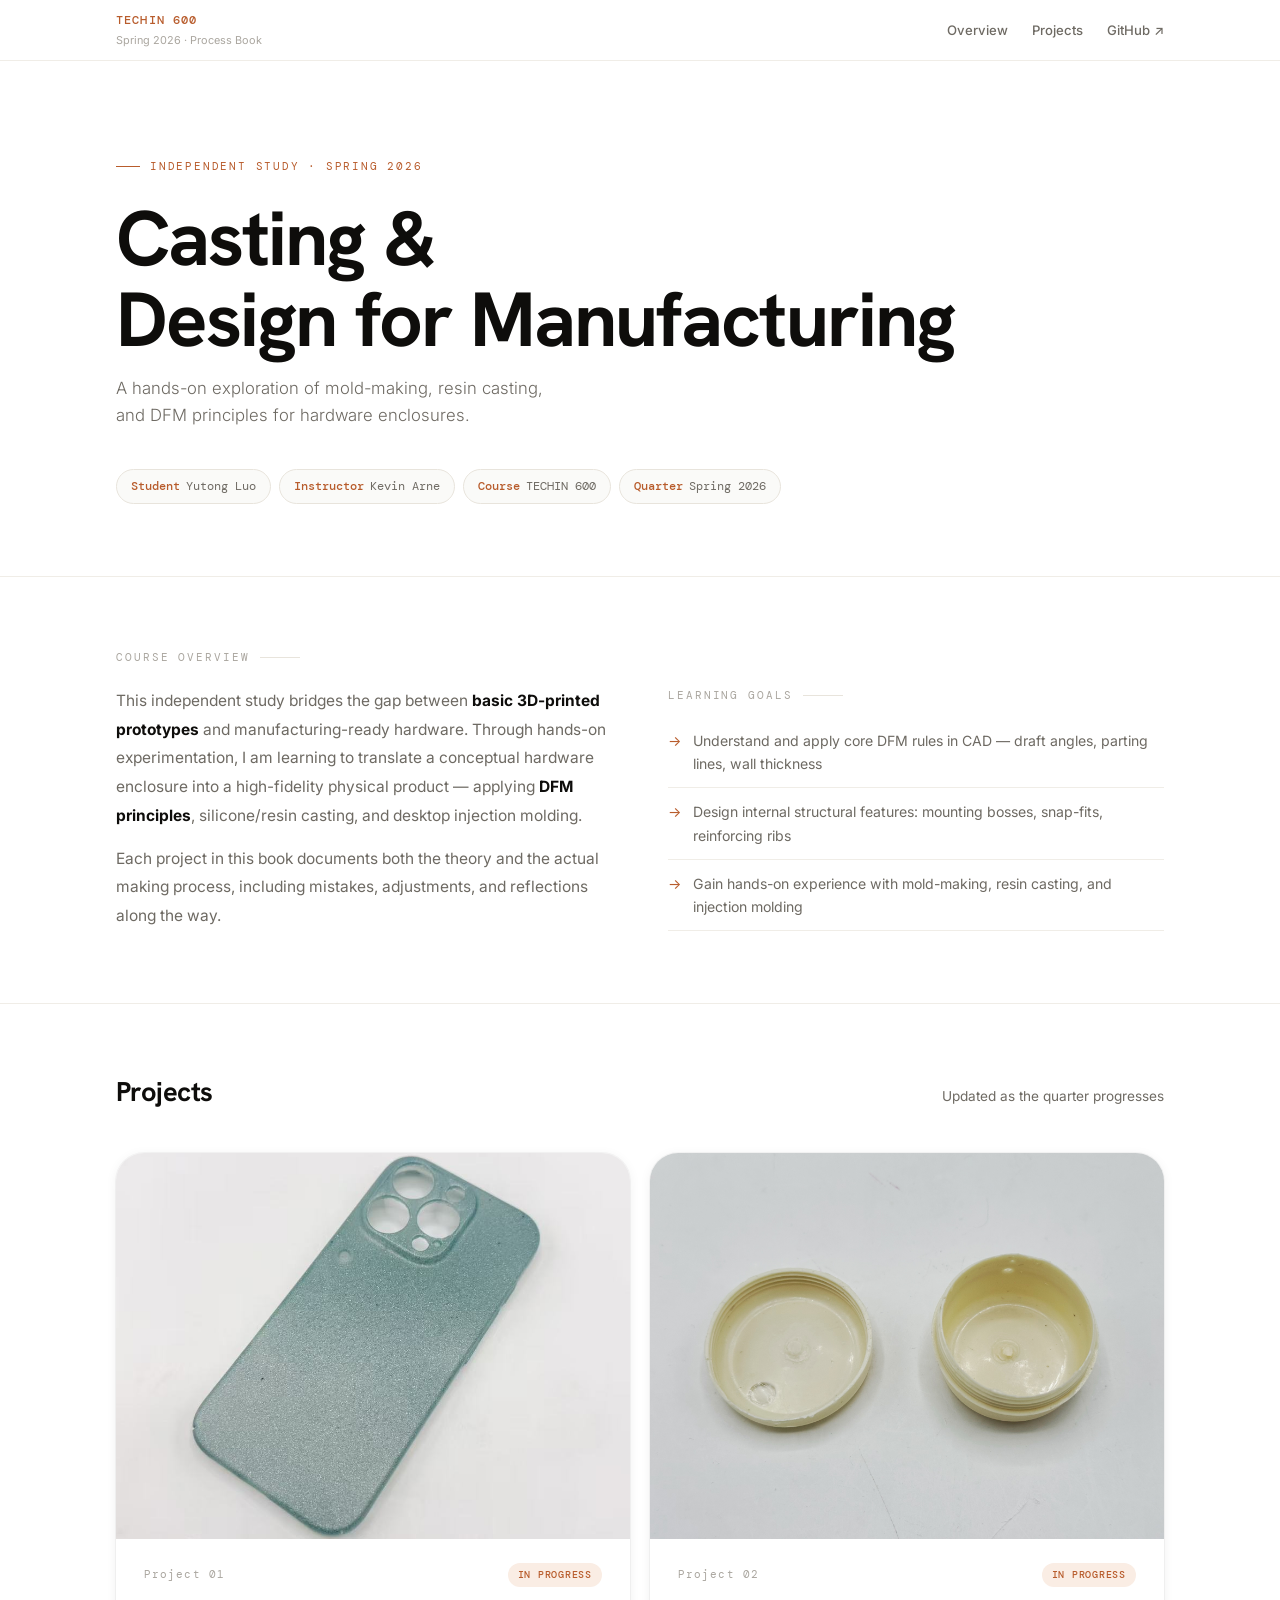
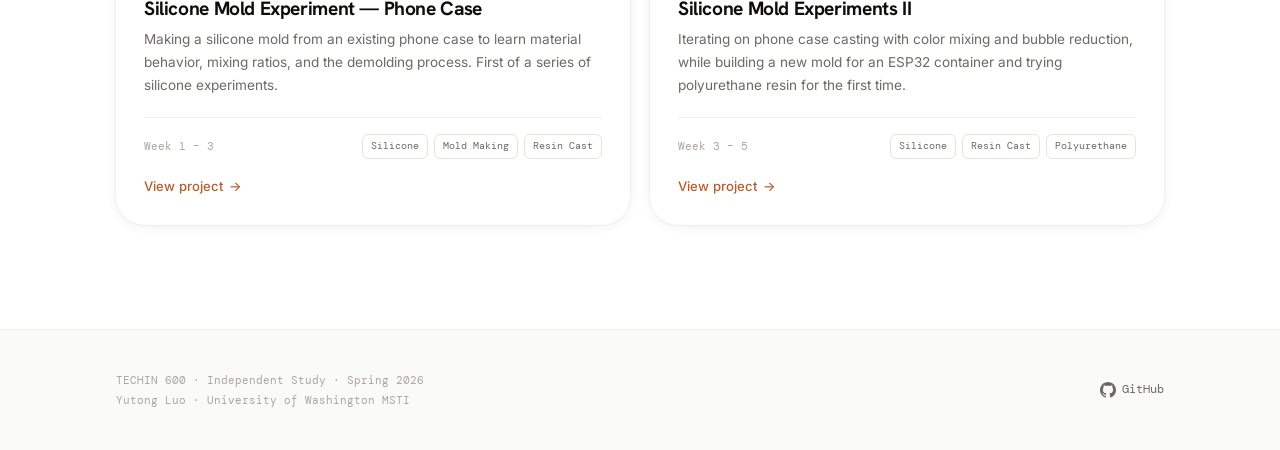
==== commit 4c10cf37: "Project 02: add page, fix process visibility bug, restructure into Part A/B - New project page: sili" ====
--- a/index.html
+++ b/index.html
@@ -54,13 +54,13 @@
           a conceptual hardware enclosure into a high-fidelity physical product — applying
           <strong>DFM principles</strong>, silicone/resin casting, and desktop injection molding.
         </p>
-        <p class="overview-text" style="margin-top: 14px;">
+        <p class="overview-text">
           Each project in this book documents both the theory and the actual making process,
           including mistakes, adjustments, and reflections along the way.
         </p>
       </div>
       <div class="reveal">
-        <p class="section-label" style="margin-bottom: 12px;">Learning Goals</p>
+        <p class="section-label">Learning Goals</p>
         <ul class="overview-goals">
           <li>Understand and apply core DFM rules in CAD — draft angles, parting lines, wall thickness</li>
           <li>Design internal structural features: mounting bosses, snap-fits, reinforcing ribs</li>
@@ -76,7 +76,7 @@
   <div class="container">
     <div class="projects-header reveal">
       <h2>Projects</h2>
-      <p style="font-size:0.85rem; color:var(--text-muted);">Updated as the quarter progresses</p>
+      <p>Updated as the quarter progresses</p>
     </div>
 
     <div class="projects-grid">
@@ -106,26 +106,23 @@
       </a>
 
       <!-- Project 02 -->
-      <a href="projects/02-hardware-enclosure/index.html" class="project-card">
-        <div class="card-thumb">
-          <div class="card-thumb-placeholder">
-            <span class="placeholder-num">02</span>
-            <span class="placeholder-label">In progress</span>
-          </div>
+      <a href="projects/02-silicone-mold-II/index.html" class="project-card">
+        <div class="card-thumb card-thumb--natural">
+          <img src="assets/images/02-silicone-mold-II/container-result.png" alt="Silicone Mold Experiments II — ESP32 container cast in polyurethane resin" />
         </div>
         <div class="card-body">
           <div class="card-top">
             <span class="card-num">Project 02</span>
             <span class="status-badge status-badge--progress">In Progress</span>
           </div>
-          <h3 class="card-title">Custom Hardware Enclosure</h3>
-          <p class="card-desc">Redesigning a hardware enclosure with full DFM principles — defining parting lines, adding draft angles, designing internal mounting bosses and snap-fits, then casting and assembling.</p>
+          <h3 class="card-title">Silicone Mold Experiments II</h3>
+          <p class="card-desc">Iterating on phone case casting with color mixing and bubble reduction, while building a new mold for an ESP32 container and trying polyurethane resin for the first time.</p>
           <div class="card-footer">
-            <span class="card-weeks">Week 2 – 10</span>
+            <span class="card-weeks">Week 3 – 5</span>
             <div class="card-tags">
-              <span class="tag">CAD</span>
-              <span class="tag">DFM</span>
-              <span class="tag">Casting</span>
+              <span class="tag">Silicone</span>
+              <span class="tag">Resin Cast</span>
+              <span class="tag">Polyurethane</span>
             </div>
           </div>
           <span class="card-link">View project <span class="arrow">→</span></span>
--- a/assets/css/style.css
+++ b/assets/css/style.css
@@ -107,12 +107,6 @@
 .reveal-children.visible > *:nth-child(4) { animation-delay: 0.26s; }
 .reveal-children.visible > *:nth-child(5) { animation-delay: 0.33s; }
 
-.content-section {
-  opacity: 0;
-  transform: translateY(20px);
-  transition: opacity 0.5s var(--ease-out), transform 0.5s var(--ease-out);
-}
-.content-section.visible { opacity: 1; transform: translateY(0); }
 
 .step {
   opacity: 0;
@@ -129,8 +123,8 @@
   top: 0;
   z-index: 100;
   background: rgba(255, 255, 255, 0.82);
+  -webkit-backdrop-filter: blur(16px);
   backdrop-filter: blur(16px);
-  -webkit-backdrop-filter: blur(16px);
   border-bottom: 1px solid var(--border-light);
   transition: box-shadow var(--transition);
 }
@@ -272,6 +266,8 @@
 
 .overview-text { font-size: 0.97rem; line-height: 1.85; color: var(--text-muted); }
 .overview-text strong { color: var(--text); }
+.overview-text + .overview-text { margin-top: 14px; }
+.overview-grid .section-label { margin-bottom: 12px; }
 
 .overview-goals { list-style: none; }
 .overview-goals li {
@@ -297,6 +293,7 @@
   margin-bottom: 44px;
 }
 .projects-header h2 { font-family: var(--font-display); font-size: 1.7rem; font-weight: 700; letter-spacing: -0.02em; }
+.projects-header p { font-size: 0.85rem; color: var(--text-muted); }
 
 .projects-grid {
   display: grid;
@@ -612,6 +609,49 @@
   gap: 8px;
 }
 .content-section-num { color: var(--accent); font-weight: 500; }
+
+/* Part A / Part B sub-section headings inside process */
+.process-part-heading {
+  display: grid;
+  grid-template-columns: 56px 1fr;
+  gap: 20px;
+  padding: 44px 0 22px;
+  border-top: 1px solid var(--border);
+}
+.process-part-heading:first-child { padding-top: 0; border-top: none; }
+.process-part-heading + .step { border-top: none; padding-top: 16px; }
+.process-part-heading-letter {
+  font-family: var(--font-display);
+  font-size: 2.8rem;
+  font-weight: 800;
+  font-style: italic;
+  color: var(--accent);
+  line-height: 1;
+  text-align: center;
+  padding-top: 3px;
+}
+.process-part-heading p { margin: 0; line-height: 1.65; }
+.process-part-heading .part-tag {
+  font-family: var(--font-mono);
+  font-size: 0.6rem;
+  letter-spacing: 0.2em;
+  text-transform: uppercase;
+  color: var(--text-light);
+  margin-bottom: 5px;
+}
+.process-part-heading h3 {
+  font-family: var(--font-display);
+  font-size: 1.2rem;
+  font-weight: 700;
+  letter-spacing: -0.02em;
+  color: var(--text);
+  line-height: 1.2;
+  margin: 0 0 9px;
+}
+.process-part-heading .part-desc { font-size: 0.87rem; color: var(--text-muted); }
+
+/* Invisible step number (used for intro paragraphs without a number) */
+.step-num--ghost { visibility: hidden; }
 
 .content-section-title {
   font-family: var(--font-display);
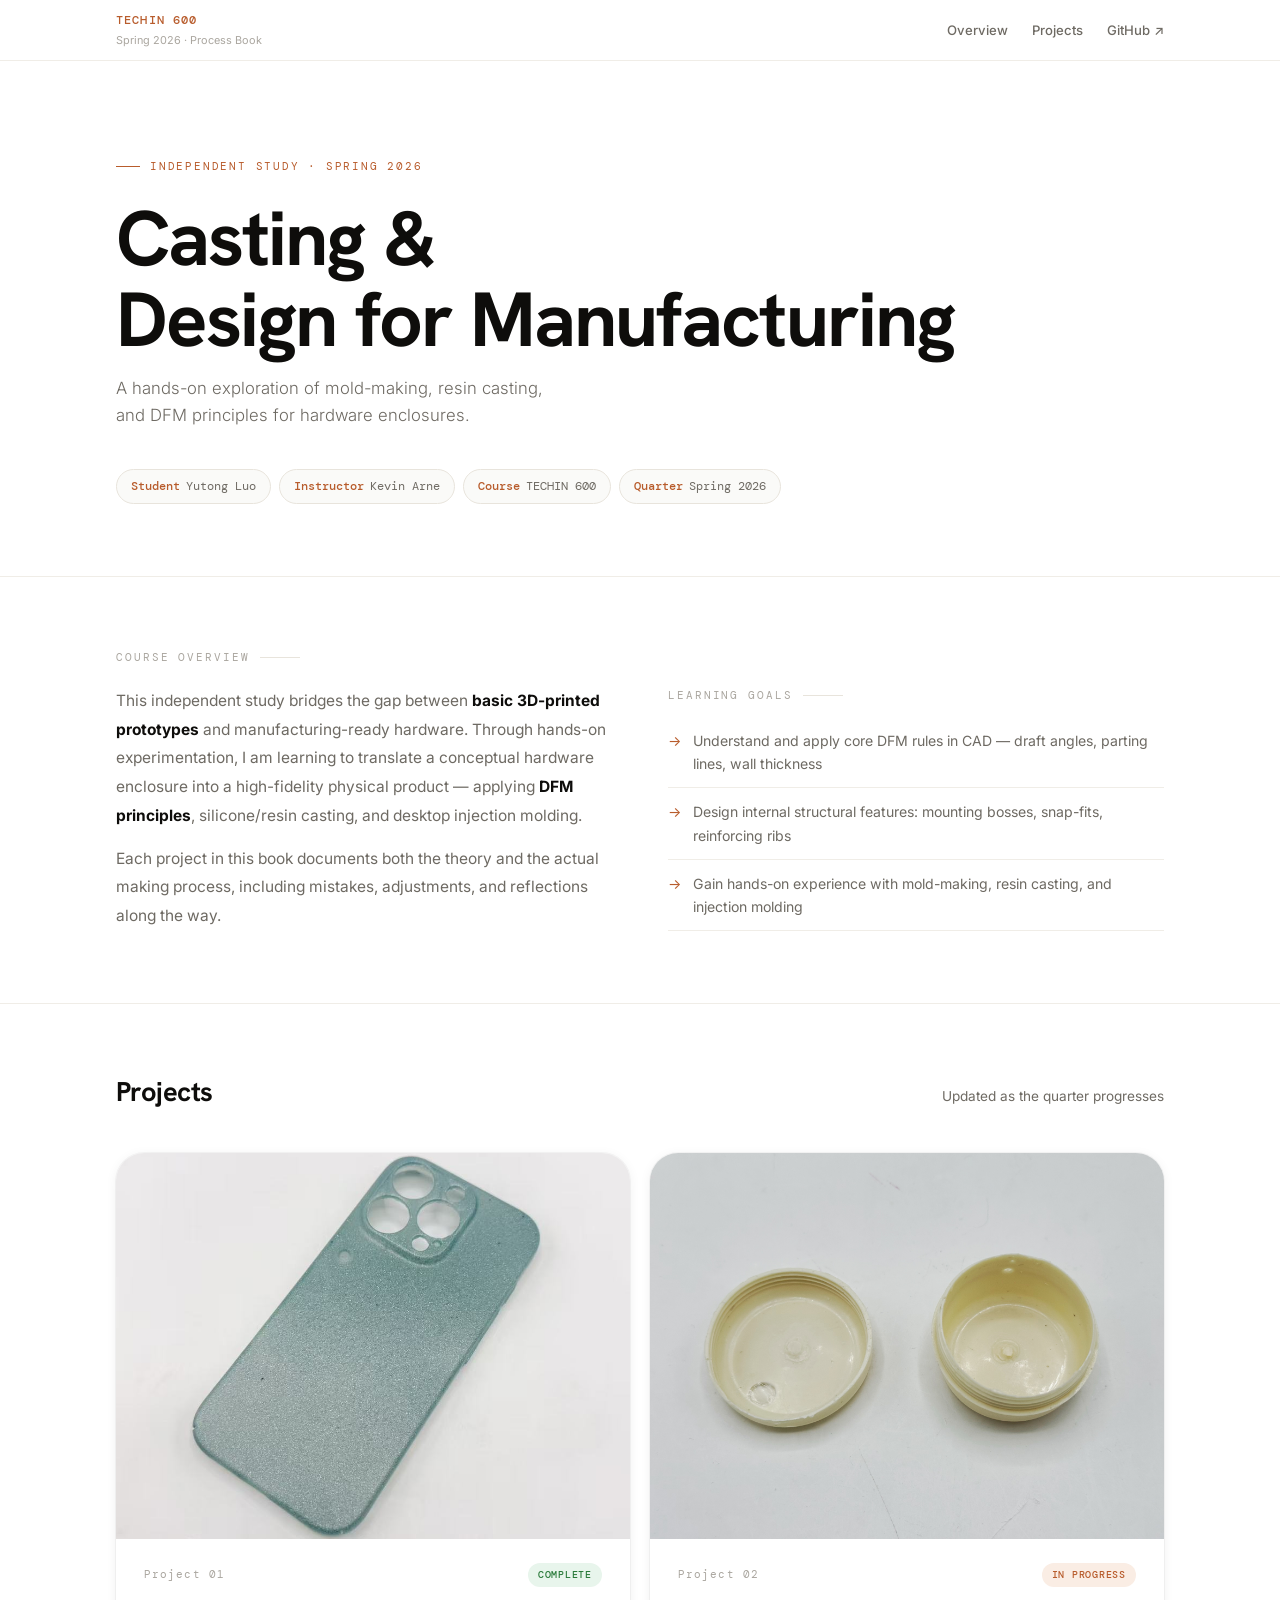
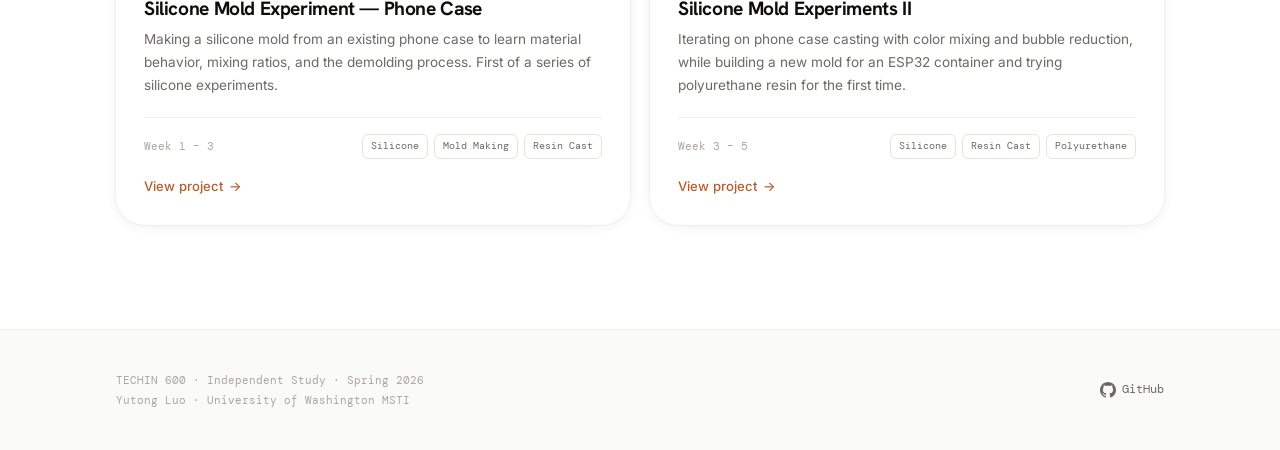
==== commit 8d1906bf: "Project 02: portrait photos, safety callout, silicone shrinkage theory, PU hardness note, TECHIN515 " ====
--- a/index.html
+++ b/index.html
@@ -89,7 +89,7 @@
         <div class="card-body">
           <div class="card-top">
             <span class="card-num">Project 01</span>
-            <span class="status-badge status-badge--progress">In Progress</span>
+            <span class="status-badge status-badge--complete">Complete</span>
           </div>
           <h3 class="card-title">Silicone Mold Experiment — Phone Case</h3>
           <p class="card-desc">Making a silicone mold from an existing phone case to learn material behavior, mixing ratios, and the demolding process. First of a series of silicone experiments.</p>
--- a/assets/css/style.css
+++ b/assets/css/style.css
@@ -572,6 +572,26 @@
 }
 .sidebar-nav a.active .sidebar-nav-num { color: var(--accent); opacity: 0.7; }
 
+/* Sidebar sub-nav (Part A / Part B links) */
+.sidebar-subnav {
+  list-style: none;
+  padding: 0;
+  margin: 2px 0 4px 26px;
+}
+.sidebar-subnav a {
+  display: block;
+  font-family: var(--font-mono);
+  font-size: 0.65rem;
+  letter-spacing: 0.04em;
+  color: var(--text-light);
+  text-decoration: none;
+  padding: 3px 6px;
+  border-radius: var(--radius-sm);
+  transition: color var(--transition), background var(--transition);
+}
+.sidebar-subnav a:hover { color: var(--text); background: var(--bg-soft); }
+.sidebar-subnav a.active { color: var(--accent); background: var(--accent-light); }
+
 /* Reading progress */
 .reading-progress {
   position: fixed;
@@ -782,6 +802,11 @@
   object-fit: contain;
 }
 
+/* Portrait photo — taller than wide (3:4) */
+.photo-item--portrait {
+  aspect-ratio: 3/4;
+}
+
 /* Cover photo — between hero section and main layout */
 .project-cover {
   max-width: 1120px;
@@ -921,6 +946,69 @@
 .in-progress-icon { font-size: 1.2rem; flex-shrink: 0; margin-top: 1px; }
 .in-progress-text h4 { font-size: 0.88rem; font-weight: 600; margin-bottom: 3px; }
 .in-progress-text p { font-size: 0.82rem; color: var(--text-muted); margin: 0; }
+
+/* Safety / info callout box */
+.callout {
+  display: flex;
+  gap: 14px;
+  align-items: flex-start;
+  border-radius: var(--radius-md);
+  padding: 16px 20px;
+  margin: 14px 0;
+}
+.callout--safety {
+  background: #FAEFD8;
+  border: 1px solid rgba(184, 92, 44, 0.25);
+  border-left: 3px solid var(--accent);
+}
+.callout-icon {
+  flex-shrink: 0;
+  color: var(--accent);
+  padding-top: 1px;
+}
+.callout-body {
+  font-size: 0.84rem;
+  color: var(--text);
+  line-height: 1.65;
+}
+.callout-body strong {
+  display: block;
+  font-size: 0.8rem;
+  font-weight: 700;
+  margin-bottom: 4px;
+  color: var(--text);
+}
+
+/* Forward-looking idea card */
+.idea-card {
+  background: var(--accent-light);
+  border: 1.5px dashed rgba(184, 92, 44, 0.3);
+  border-radius: var(--radius-md);
+  padding: 20px 24px;
+  margin-top: 28px;
+  display: flex;
+  gap: 14px;
+  align-items: flex-start;
+}
+.idea-card-icon {
+  flex-shrink: 0;
+  color: var(--accent);
+  padding-top: 2px;
+}
+.idea-card-body h5 {
+  font-family: var(--font-display);
+  font-size: 0.88rem;
+  font-weight: 700;
+  color: var(--text);
+  margin: 0 0 8px;
+}
+.idea-card-body p {
+  font-size: 0.84rem;
+  color: var(--text-muted);
+  line-height: 1.65;
+  margin: 0;
+}
+.idea-card-body p + p { margin-top: 8px; }
 
 /* ============================================
    LIGHTBOX
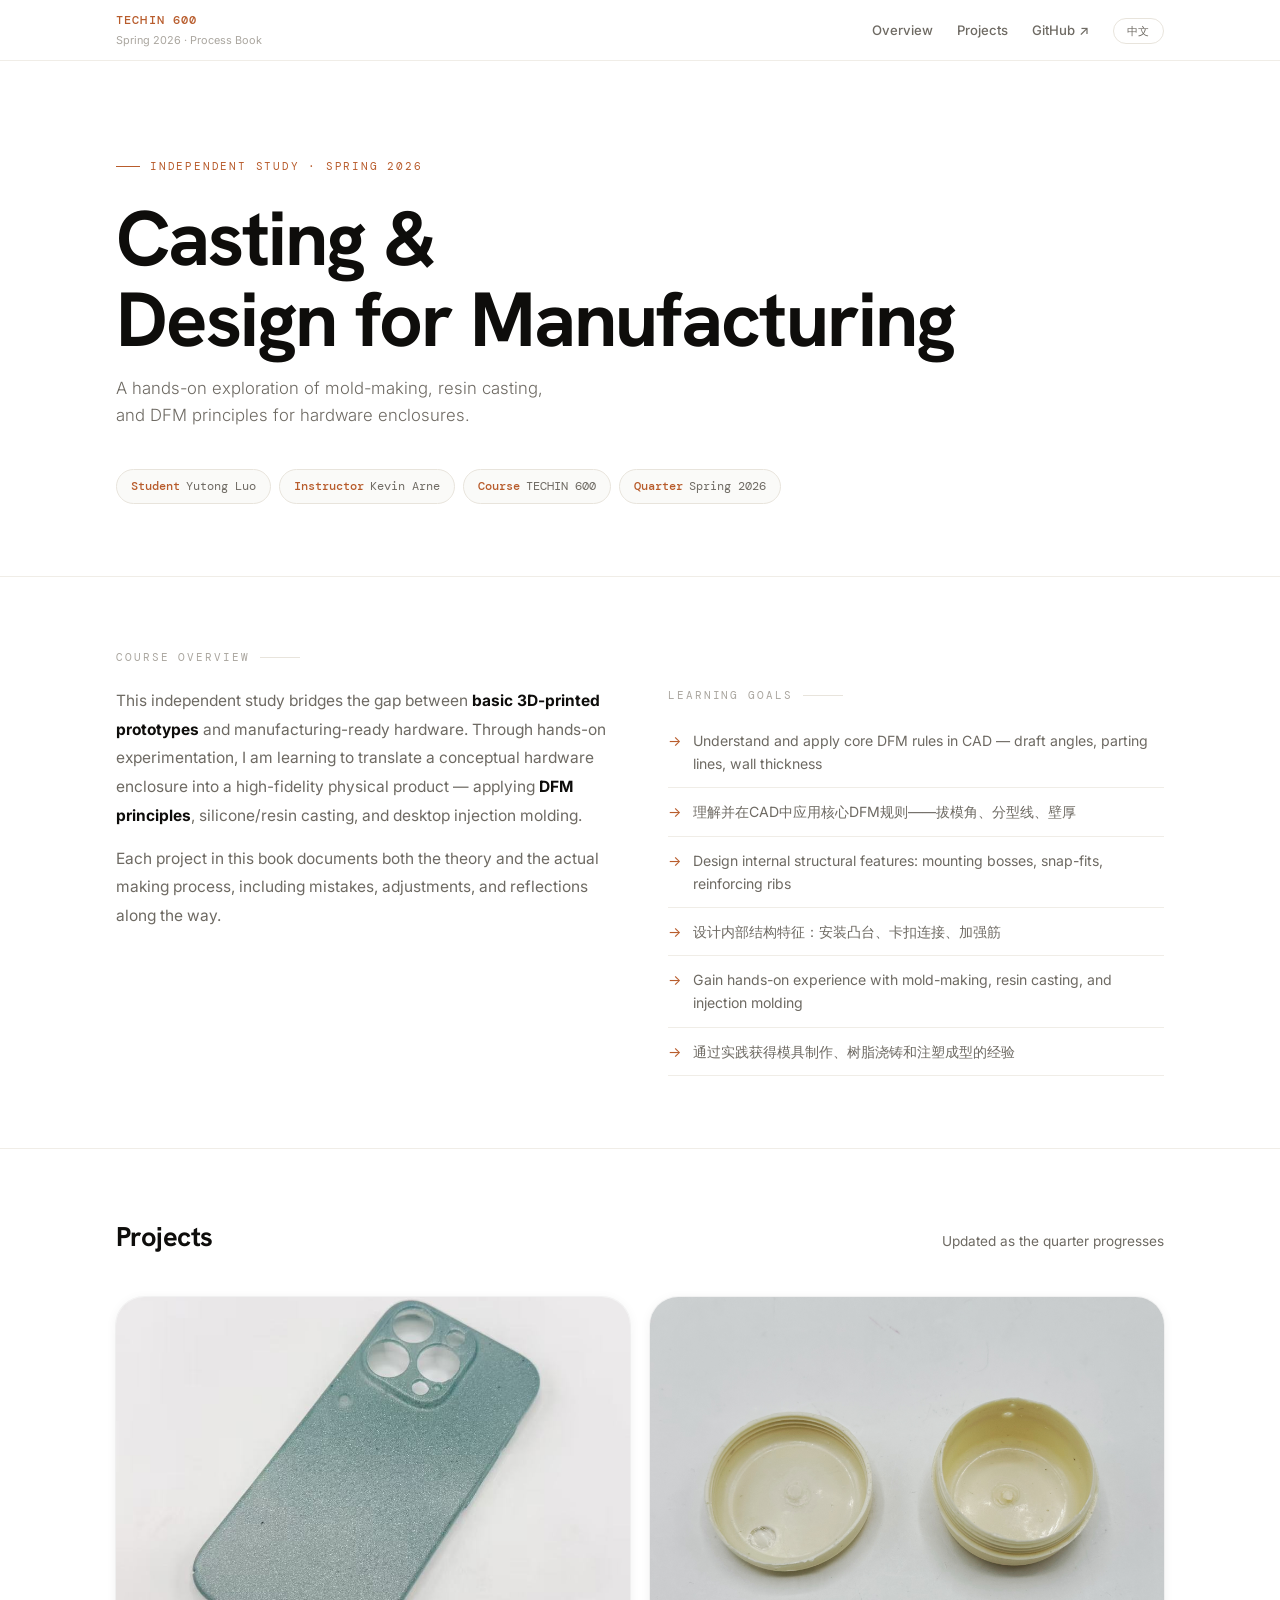
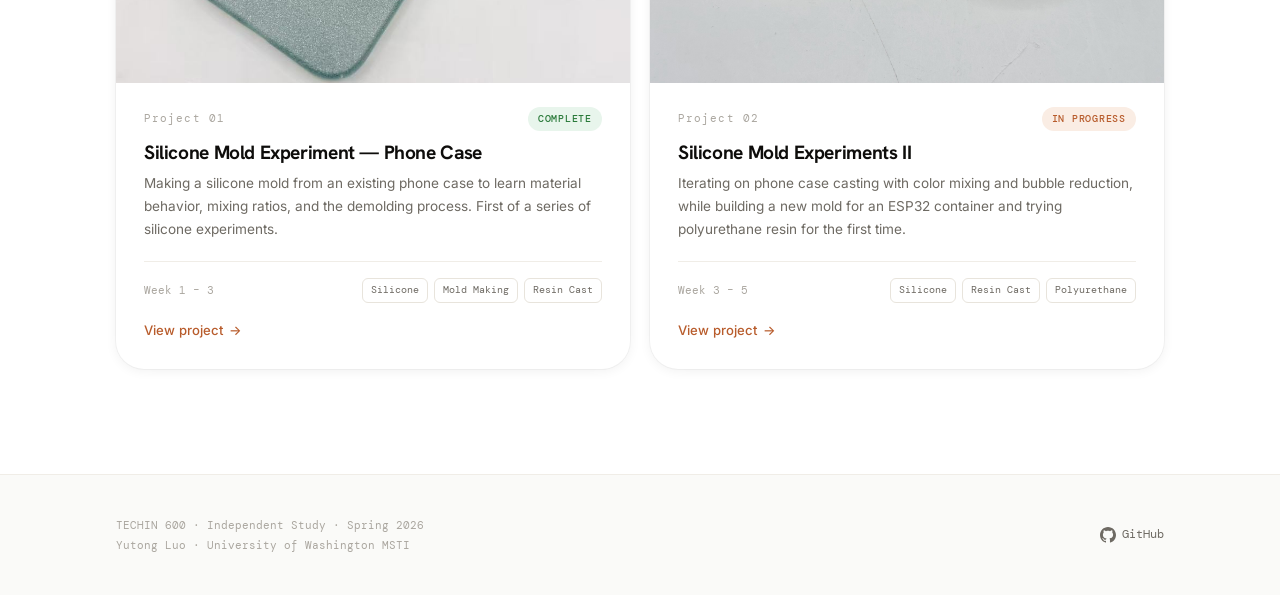
==== commit 78687d99: "Add Chinese/English language toggle across all pages Co-Authored-By: Claude Sonnet 4.6 <noreply@anth" ====
--- a/index.html
+++ b/index.html
@@ -20,9 +20,10 @@
       <span class="nav-logo-sub">Spring 2026 · Process Book</span>
     </a>
     <ul class="nav-links">
-      <li><a href="#overview">Overview</a></li>
-      <li><a href="#projects">Projects</a></li>
+      <li><a href="#overview"><span class="lang-en">Overview</span><span class="lang-zh">概述</span></a></li>
+      <li><a href="#projects"><span class="lang-en">Projects</span><span class="lang-zh">项目</span></a></li>
       <li><a href="https://github.com/TongSUE/TECHIN-600-Spring2026" target="_blank" rel="noopener">GitHub ↗</a></li>
+      <li><button type="button" class="lang-toggle">中文</button></li>
     </ul>
   </nav>
 </header>
@@ -30,14 +31,20 @@
 <!-- ====== HERO ====== -->
 <section class="hero">
   <div class="container">
-    <p class="hero-kicker reveal">Independent Study · Spring 2026</p>
-    <h1 class="hero-title reveal">Casting &amp;<br>Design for Manufacturing</h1>
-    <p class="hero-subtitle reveal">A hands-on exploration of mold-making, resin casting,<br>and DFM principles for hardware enclosures.</p>
+    <p class="hero-kicker reveal"><span class="lang-en">Independent Study · Spring 2026</span><span class="lang-zh">独立研究 · 2026年春季学期</span></p>
+    <h1 class="hero-title reveal">
+      <span class="lang-en">Casting &amp;<br>Design for Manufacturing</span>
+      <span class="lang-zh">铸造与<br>制造设计</span>
+    </h1>
+    <p class="hero-subtitle reveal">
+      <span class="lang-en">A hands-on exploration of mold-making, resin casting,<br>and DFM principles for hardware enclosures.</span>
+      <span class="lang-zh">通过亲手实践，探索模具制作、树脂浇铸<br>以及面向制造设计（DFM）原则在硬件外壳中的应用。</span>
+    </p>
     <div class="hero-meta reveal-children">
-      <span class="meta-tag"><span>Student</span> Yutong Luo</span>
-      <span class="meta-tag"><span>Instructor</span> Kevin Arne</span>
-      <span class="meta-tag"><span>Course</span> TECHIN 600</span>
-      <span class="meta-tag"><span>Quarter</span> Spring 2026</span>
+      <span class="meta-tag"><span><span class="lang-en">Student</span><span class="lang-zh">学生</span></span> Yutong Luo</span>
+      <span class="meta-tag"><span><span class="lang-en">Instructor</span><span class="lang-zh">指导教师</span></span> Kevin Arne</span>
+      <span class="meta-tag"><span><span class="lang-en">Course</span><span class="lang-zh">课程</span></span> TECHIN 600</span>
+      <span class="meta-tag"><span><span class="lang-en">Quarter</span><span class="lang-zh">学期</span></span> Spring 2026</span>
     </div>
   </div>
 </section>
@@ -45,26 +52,37 @@
 <!-- ====== OVERVIEW ====== -->
 <section class="course-overview" id="overview">
   <div class="container">
-    <p class="section-label reveal">Course Overview</p>
+    <p class="section-label reveal"><span class="lang-en">Course Overview</span><span class="lang-zh">课程概述</span></p>
     <div class="overview-grid">
       <div class="reveal">
-        <p class="overview-text">
+        <p class="overview-text lang-en">
           This independent study bridges the gap between <strong>basic 3D-printed prototypes</strong>
           and manufacturing-ready hardware. Through hands-on experimentation, I am learning to translate
           a conceptual hardware enclosure into a high-fidelity physical product — applying
           <strong>DFM principles</strong>, silicone/resin casting, and desktop injection molding.
         </p>
-        <p class="overview-text">
+        <p class="overview-text lang-zh">
+          这门独立研究课程旨在弥合<strong>基础3D打印原型</strong>与量产就绪硬件之间的差距。通过动手实验，
+          我正在学习如何将一个概念性的硬件外壳转化为高保真度的实物产品——运用<strong>DFM原则</strong>、
+          硅胶/树脂浇铸以及桌面注塑成型技术。
+        </p>
+        <p class="overview-text lang-en">
           Each project in this book documents both the theory and the actual making process,
           including mistakes, adjustments, and reflections along the way.
         </p>
+        <p class="overview-text lang-zh">
+          本过程记录中的每个项目，都完整记录了理论与实际制作过程，包括途中的失误、调整与反思。
+        </p>
       </div>
       <div class="reveal">
-        <p class="section-label">Learning Goals</p>
+        <p class="section-label"><span class="lang-en">Learning Goals</span><span class="lang-zh">学习目标</span></p>
         <ul class="overview-goals">
-          <li>Understand and apply core DFM rules in CAD — draft angles, parting lines, wall thickness</li>
-          <li>Design internal structural features: mounting bosses, snap-fits, reinforcing ribs</li>
-          <li>Gain hands-on experience with mold-making, resin casting, and injection molding</li>
+          <li class="lang-en">Understand and apply core DFM rules in CAD — draft angles, parting lines, wall thickness</li>
+          <li class="lang-zh">理解并在CAD中应用核心DFM规则——拔模角、分型线、壁厚</li>
+          <li class="lang-en">Design internal structural features: mounting bosses, snap-fits, reinforcing ribs</li>
+          <li class="lang-zh">设计内部结构特征：安装凸台、卡扣连接、加强筋</li>
+          <li class="lang-en">Gain hands-on experience with mold-making, resin casting, and injection molding</li>
+          <li class="lang-zh">通过实践获得模具制作、树脂浇铸和注塑成型的经验</li>
         </ul>
       </div>
     </div>
@@ -75,8 +93,8 @@
 <section class="projects-section" id="projects">
   <div class="container">
     <div class="projects-header reveal">
-      <h2>Projects</h2>
-      <p>Updated as the quarter progresses</p>
+      <h2><span class="lang-en">Projects</span><span class="lang-zh">项目</span></h2>
+      <p><span class="lang-en">Updated as the quarter progresses</span><span class="lang-zh">随学期进度持续更新</span></p>
     </div>
 
     <div class="projects-grid">
@@ -89,19 +107,20 @@
         <div class="card-body">
           <div class="card-top">
             <span class="card-num">Project 01</span>
-            <span class="status-badge status-badge--complete">Complete</span>
+            <span class="status-badge status-badge--complete"><span class="lang-en">Complete</span><span class="lang-zh">已完成</span></span>
           </div>
-          <h3 class="card-title">Silicone Mold Experiment — Phone Case</h3>
-          <p class="card-desc">Making a silicone mold from an existing phone case to learn material behavior, mixing ratios, and the demolding process. First of a series of silicone experiments.</p>
+          <h3 class="card-title"><span class="lang-en">Silicone Mold Experiment — Phone Case</span><span class="lang-zh">硅胶模具实验——手机壳</span></h3>
+          <p class="card-desc lang-en">Making a silicone mold from an existing phone case to learn material behavior, mixing ratios, and the demolding process. First of a series of silicone experiments.</p>
+          <p class="card-desc lang-zh">以现有手机壳为原型制作硅胶模具，学习材料特性、混合比例和脱模过程。系列硅胶实验的第一项。</p>
           <div class="card-footer">
-            <span class="card-weeks">Week 1 – 3</span>
+            <span class="card-weeks"><span class="lang-en">Week 1 – 3</span><span class="lang-zh">第 1 – 3 周</span></span>
             <div class="card-tags">
-              <span class="tag">Silicone</span>
-              <span class="tag">Mold Making</span>
-              <span class="tag">Resin Cast</span>
+              <span class="tag"><span class="lang-en">Silicone</span><span class="lang-zh">硅胶</span></span>
+              <span class="tag"><span class="lang-en">Mold Making</span><span class="lang-zh">模具制作</span></span>
+              <span class="tag"><span class="lang-en">Resin Cast</span><span class="lang-zh">树脂浇铸</span></span>
             </div>
           </div>
-          <span class="card-link">View project <span class="arrow">→</span></span>
+          <span class="card-link"><span class="lang-en">View project</span><span class="lang-zh">查看项目</span> <span class="arrow">→</span></span>
         </div>
       </a>
 
@@ -113,19 +132,20 @@
         <div class="card-body">
           <div class="card-top">
             <span class="card-num">Project 02</span>
-            <span class="status-badge status-badge--progress">In Progress</span>
+            <span class="status-badge status-badge--progress"><span class="lang-en">In Progress</span><span class="lang-zh">进行中</span></span>
           </div>
-          <h3 class="card-title">Silicone Mold Experiments II</h3>
-          <p class="card-desc">Iterating on phone case casting with color mixing and bubble reduction, while building a new mold for an ESP32 container and trying polyurethane resin for the first time.</p>
+          <h3 class="card-title"><span class="lang-en">Silicone Mold Experiments II</span><span class="lang-zh">硅胶模具实验 II</span></h3>
+          <p class="card-desc lang-en">Iterating on phone case casting with color mixing and bubble reduction, while building a new mold for an ESP32 container and trying polyurethane resin for the first time.</p>
+          <p class="card-desc lang-zh">在手机壳浇铸上迭代，探索色彩混合与气泡消除，同时为ESP32容器制作新模具，并首次尝试聚氨酯树脂。</p>
           <div class="card-footer">
-            <span class="card-weeks">Week 3 – 5</span>
+            <span class="card-weeks"><span class="lang-en">Week 3 – 5</span><span class="lang-zh">第 3 – 5 周</span></span>
             <div class="card-tags">
-              <span class="tag">Silicone</span>
-              <span class="tag">Resin Cast</span>
-              <span class="tag">Polyurethane</span>
+              <span class="tag"><span class="lang-en">Silicone</span><span class="lang-zh">硅胶</span></span>
+              <span class="tag"><span class="lang-en">Resin Cast</span><span class="lang-zh">树脂浇铸</span></span>
+              <span class="tag"><span class="lang-en">Polyurethane</span><span class="lang-zh">聚氨酯</span></span>
             </div>
           </div>
-          <span class="card-link">View project <span class="arrow">→</span></span>
+          <span class="card-link"><span class="lang-en">View project</span><span class="lang-zh">查看项目</span> <span class="arrow">→</span></span>
         </div>
       </a>
 
@@ -137,7 +157,7 @@
 <footer class="site-footer">
   <div class="container footer-inner">
     <div class="footer-left">
-      TECHIN 600 · Independent Study · Spring 2026<br>
+      <span class="lang-en">TECHIN 600 · Independent Study · Spring 2026</span><span class="lang-zh">TECHIN 600 · 独立研究 · 2026年春季学期</span><br>
       Yutong Luo · University of Washington MSTI
     </div>
     <div class="footer-right">
@@ -153,4 +173,4 @@
 <script src="assets/js/annotations.js"></script>
 <script src="assets/js/main.js"></script>
 </body>
-</html>+</html>
--- a/assets/css/style.css
+++ b/assets/css/style.css
@@ -42,6 +42,11 @@
   --transition-slow: 0.5s var(--ease-out);
 }
 
+/* --- Language toggle visibility --- */
+.lang-zh { display: none; }
+body.zh .lang-en { display: none; }
+body.zh .lang-zh { display: revert; }
+
 /* --- Reset & Base --- */
 *, *::before, *::after { box-sizing: border-box; margin: 0; padding: 0; }
 html { scroll-behavior: smooth; font-size: 16px; }
@@ -170,6 +175,26 @@
 .nav-links a.active::after { width: 100%; }
 .nav-links a.active { color: var(--accent); }
 
+.lang-toggle {
+  font-family: var(--font-mono);
+  font-size: 0.70rem;
+  letter-spacing: 0.06em;
+  background: transparent;
+  border: 1.5px solid var(--border);
+  border-radius: 20px;
+  padding: 4px 13px;
+  color: var(--text-muted);
+  cursor: pointer;
+  transition: background var(--transition), border-color var(--transition), color var(--transition);
+  white-space: nowrap;
+  line-height: 1.5;
+}
+.lang-toggle:hover {
+  background: var(--accent-light);
+  border-color: var(--accent);
+  color: var(--accent);
+}
+
 /* ============================================
    HOME HERO
    ============================================ */
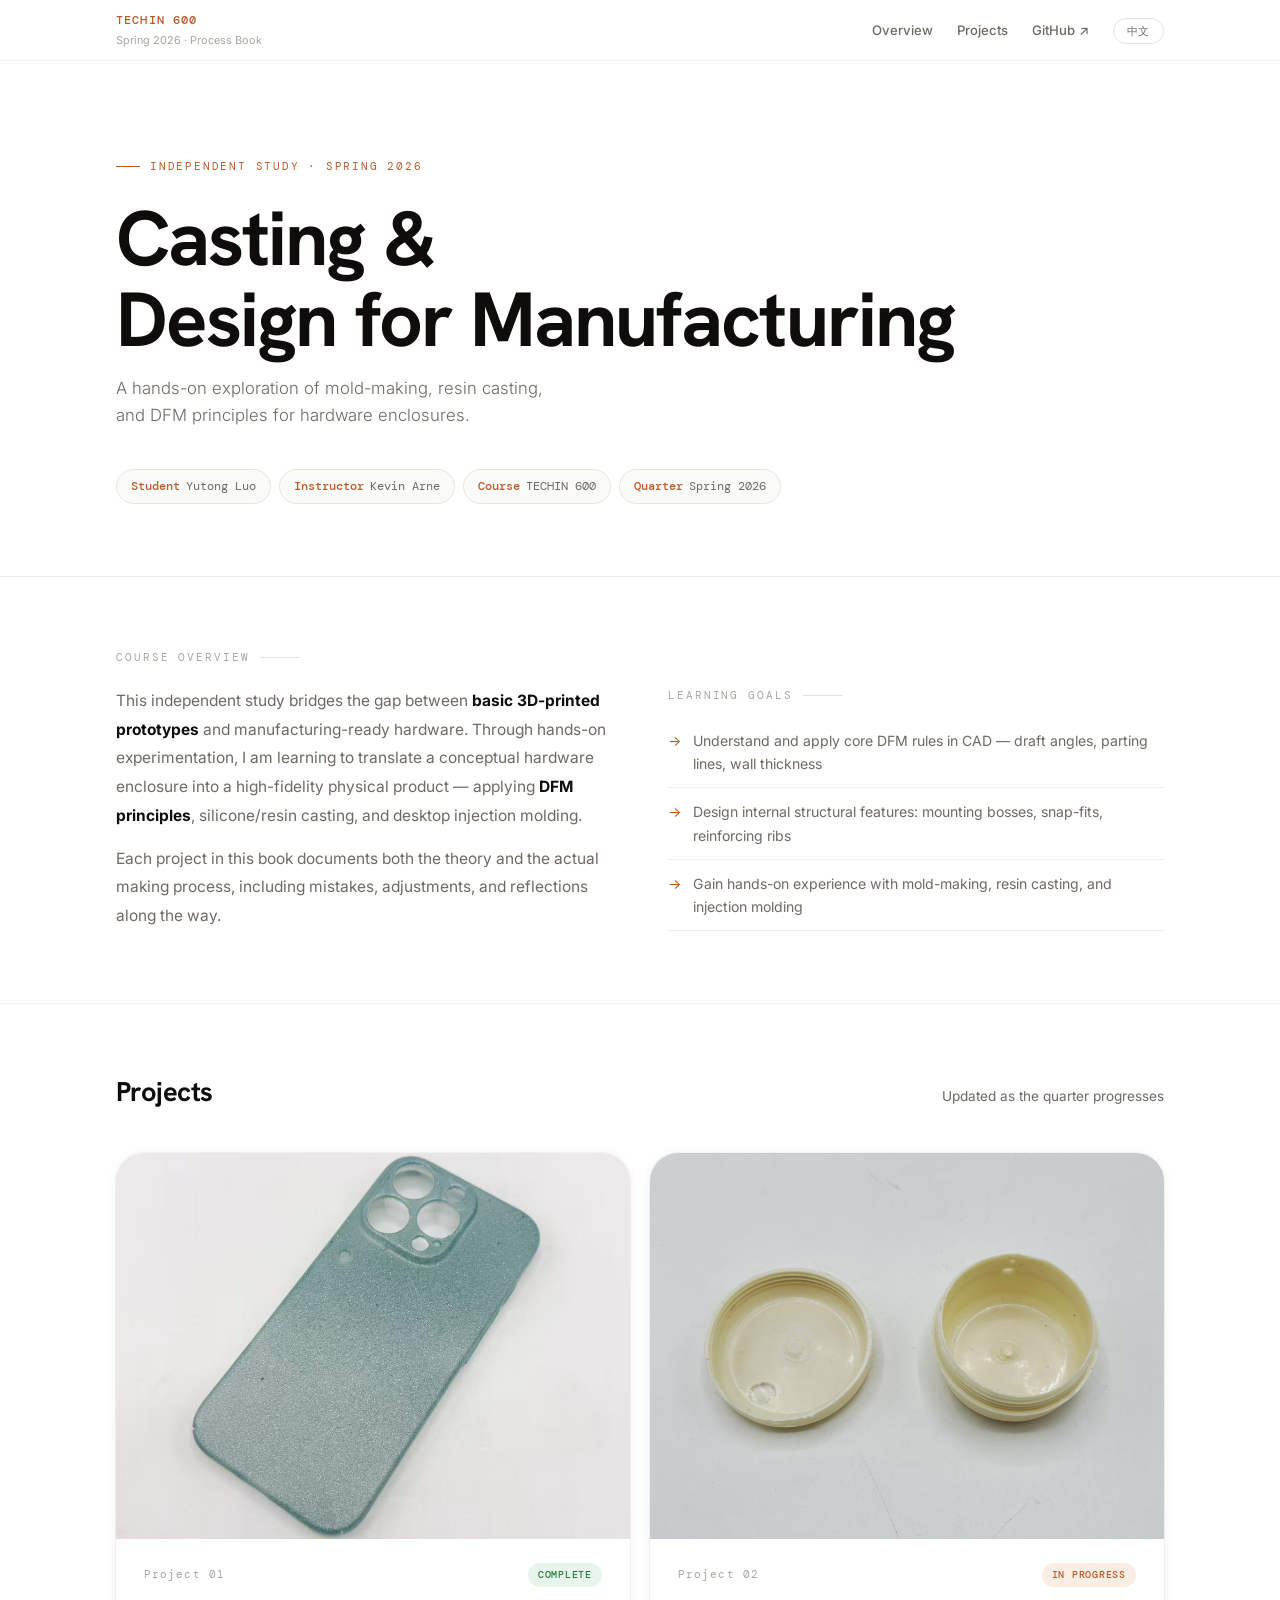
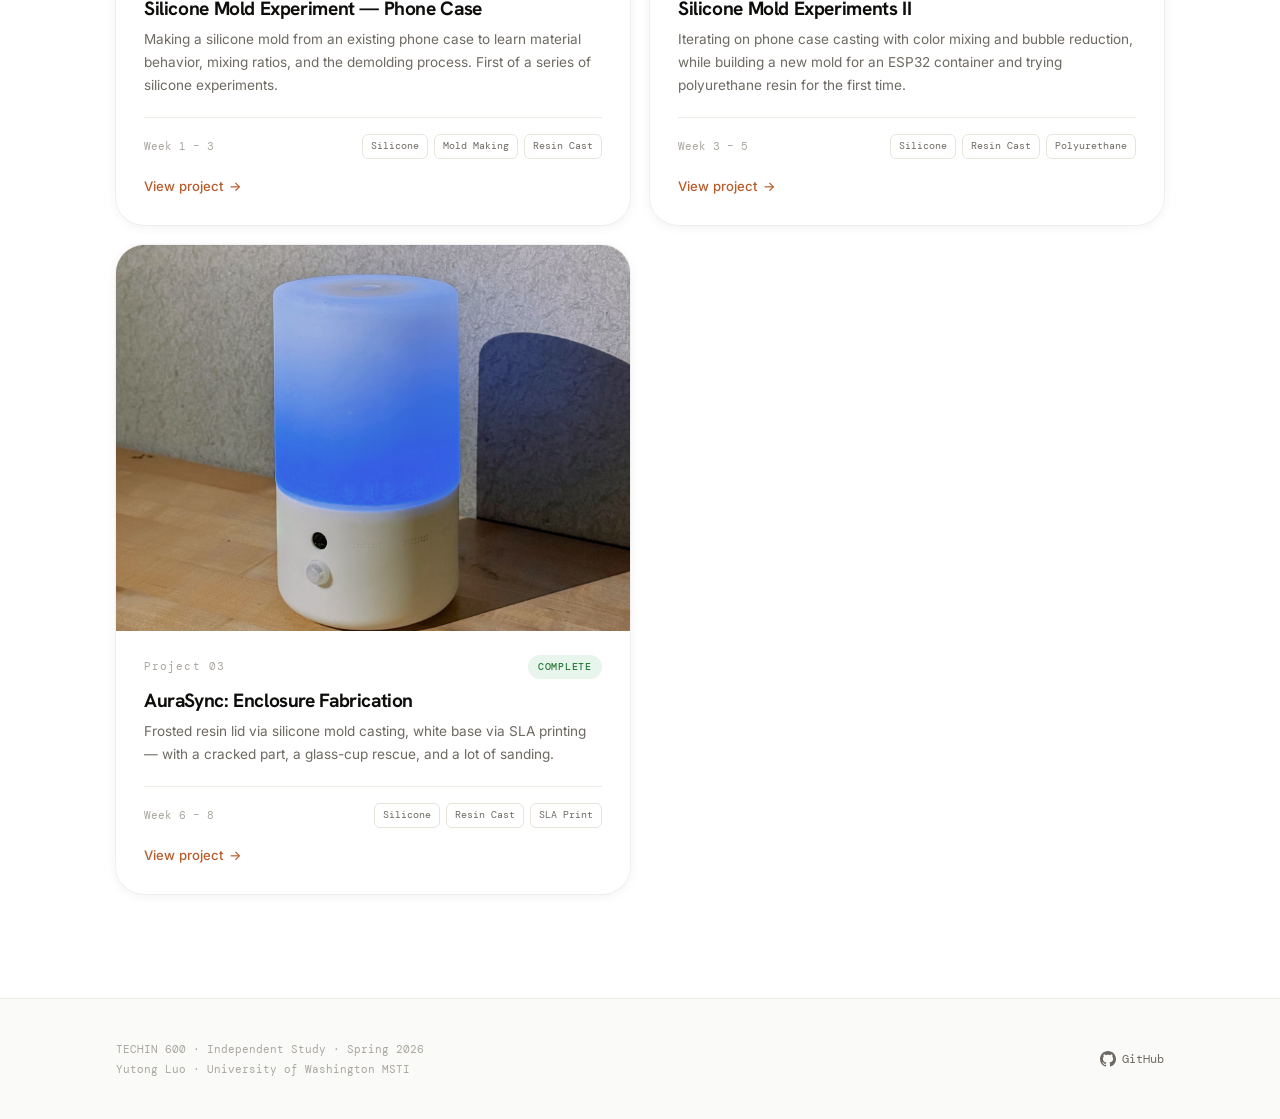
==== commit f353c8df: "Project 03: AuraSync enclosure fabrication — SLA printing & silicone mold Add full process book page" ====
--- a/index.html
+++ b/index.html
@@ -149,6 +149,31 @@
         </div>
       </a>
 
+      <!-- Project 03 -->
+      <a href="projects/03-SLA-printing-sanding/index.html" class="project-card">
+        <div class="card-thumb card-thumb--natural">
+          <img src="assets/images/03-SLA-printing-sanding/final-model.jpg" alt="AuraSync enclosure — frosted resin lid and white SLA-printed base" />
+        </div>
+        <div class="card-body">
+          <div class="card-top">
+            <span class="card-num">Project 03</span>
+            <span class="status-badge status-badge--complete"><span class="lang-en">Complete</span><span class="lang-zh">已完成</span></span>
+          </div>
+          <h3 class="card-title"><span class="lang-en">AuraSync: Enclosure Fabrication</span><span class="lang-zh">AuraSync——外壳制作</span></h3>
+          <p class="card-desc lang-en">Frosted resin lid via silicone mold casting, white base via SLA printing — with a cracked part, a glass-cup rescue, and a lot of sanding.</p>
+          <p class="card-desc lang-zh">硅胶翻模制作磨砂透明上盖，SLA打印白色底座——途中经历了裂缝、玻璃杯救援，以及大量打磨。</p>
+          <div class="card-footer">
+            <span class="card-weeks"><span class="lang-en">Week 6 – 8</span><span class="lang-zh">第 6 – 8 周</span></span>
+            <div class="card-tags">
+              <span class="tag"><span class="lang-en">Silicone</span><span class="lang-zh">硅胶</span></span>
+              <span class="tag"><span class="lang-en">Resin Cast</span><span class="lang-zh">树脂翻模</span></span>
+              <span class="tag"><span class="lang-en">SLA Print</span><span class="lang-zh">SLA打印</span></span>
+            </div>
+          </div>
+          <span class="card-link"><span class="lang-en">View project</span><span class="lang-zh">查看项目</span> <span class="arrow">→</span></span>
+        </div>
+      </a>
+
     </div>
   </div>
 </section>
--- a/assets/css/style.css
+++ b/assets/css/style.css
@@ -42,8 +42,10 @@
   --transition-slow: 0.5s var(--ease-out);
 }
 
-/* --- Language toggle visibility --- */
-.lang-zh { display: none; }
+/* --- Language toggle visibility ---
+   Use body:not(.zh) for higher specificity so element-level display rules
+   (e.g. .overview-goals li { display: flex }) can't override the hide. */
+body:not(.zh) .lang-zh { display: none; }
 body.zh .lang-en { display: none; }
 body.zh .lang-zh { display: revert; }
 
@@ -1114,6 +1116,7 @@
   .footer-inner { flex-direction: column; gap: 12px; align-items: flex-start; }
   .back-link { padding: 16px 20px; }
   .projects-header { flex-direction: column; gap: 8px; }
-  .nav-links { display: none; }
+  .nav-links { display: flex; }
+  .nav-links li:not(:last-child) { display: none; }
   .notes-section-inner { padding: 24px 20px; }
 }
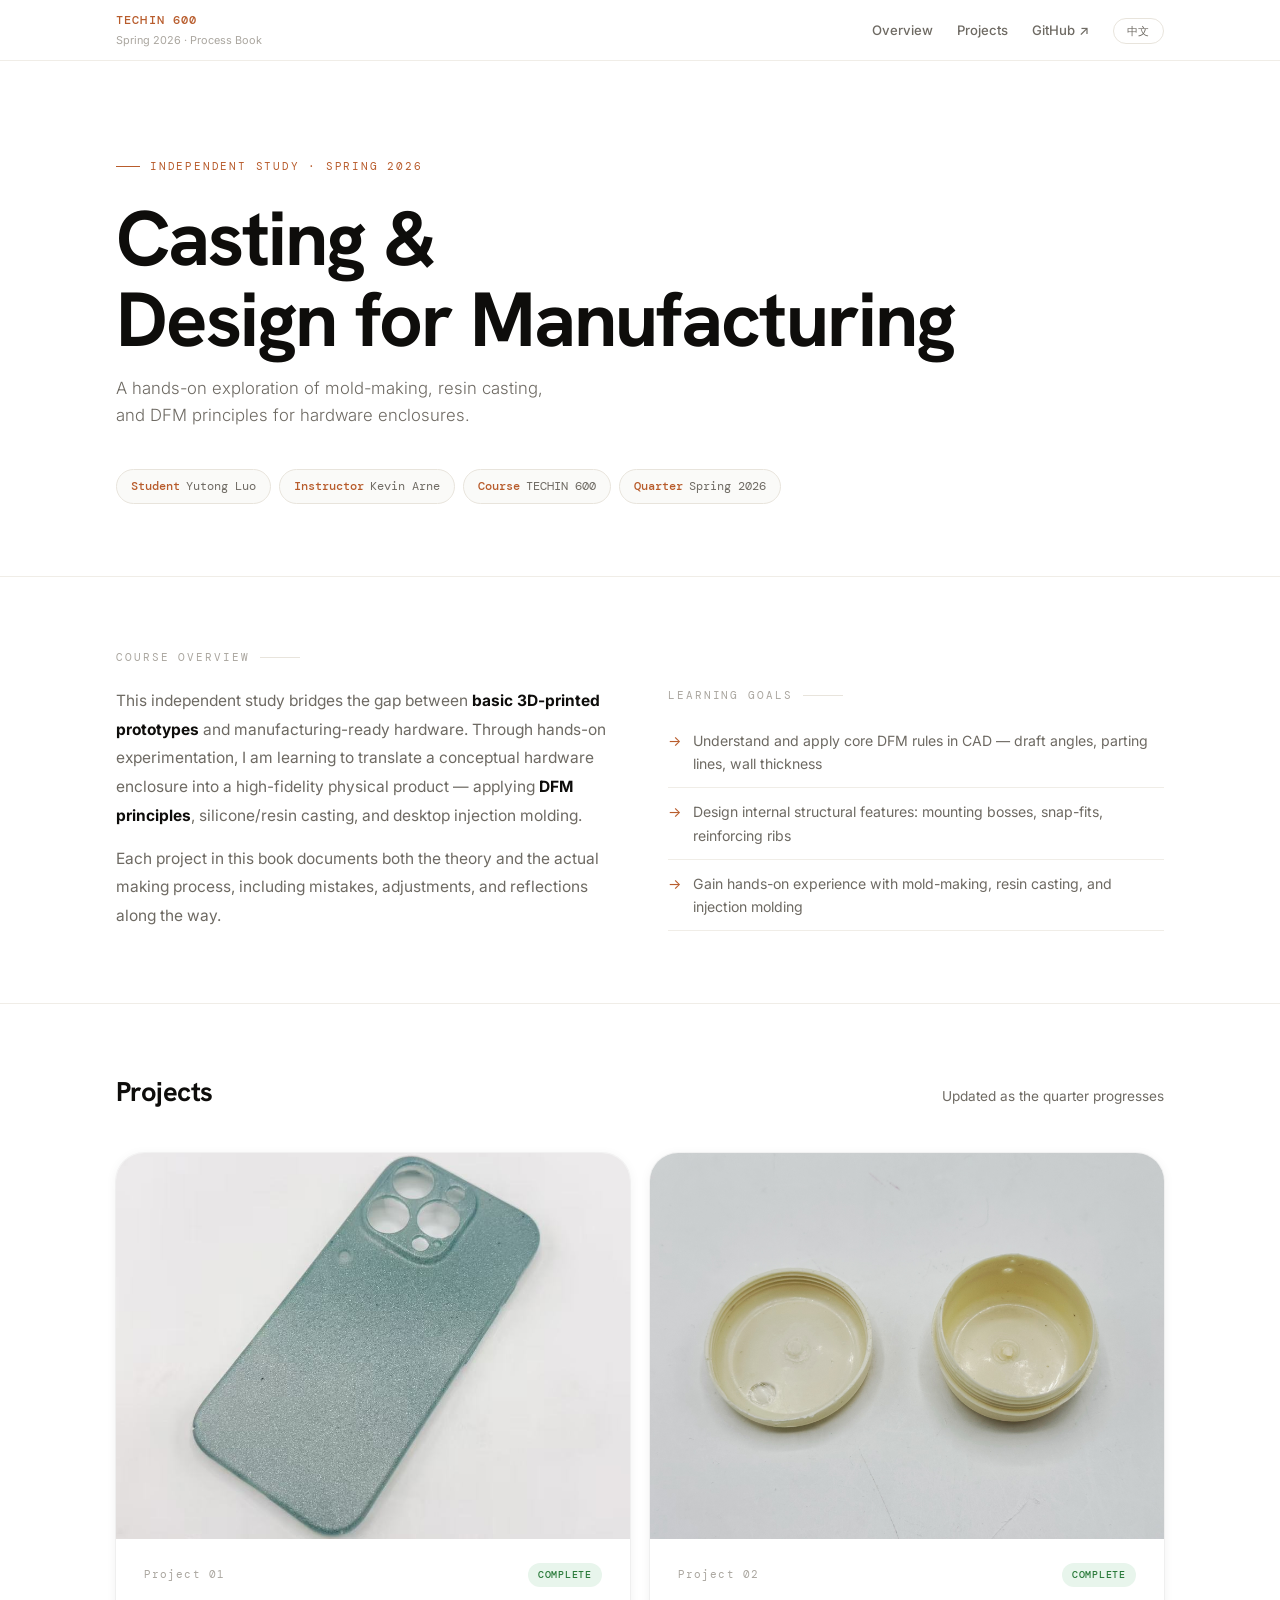
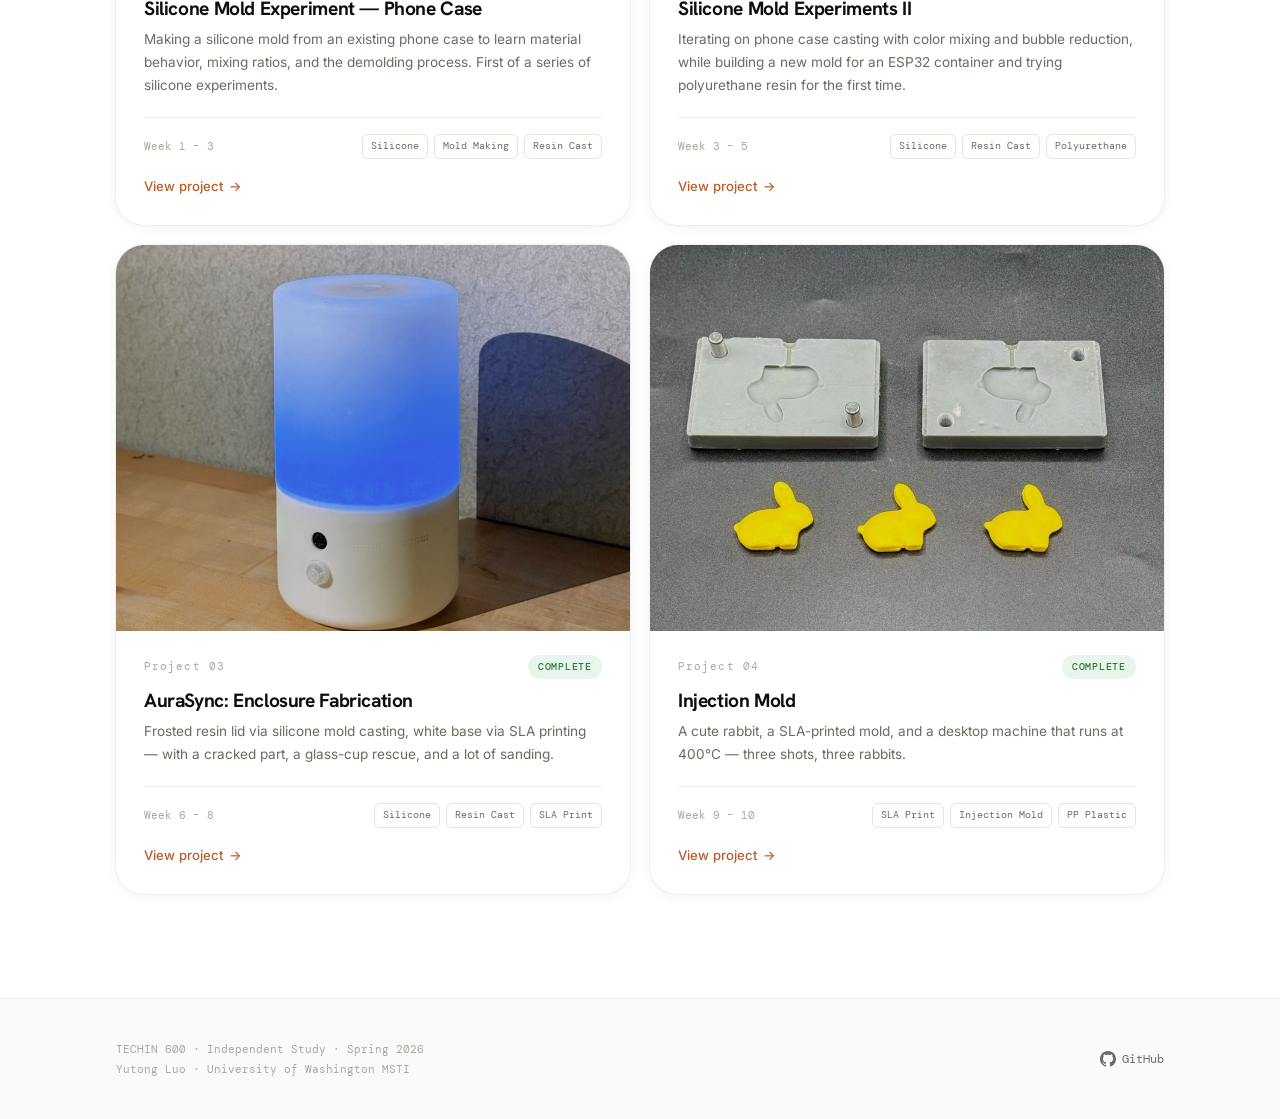
==== commit 9c14d148: "Project 04: injection mold — SLA mold + desktop injection, rabbit figurine Add full process book pag" ====
--- a/index.html
+++ b/index.html
@@ -132,7 +132,7 @@
         <div class="card-body">
           <div class="card-top">
             <span class="card-num">Project 02</span>
-            <span class="status-badge status-badge--progress"><span class="lang-en">In Progress</span><span class="lang-zh">进行中</span></span>
+            <span class="status-badge status-badge--complete"><span class="lang-en">Complete</span><span class="lang-zh">已完成</span></span>
           </div>
           <h3 class="card-title"><span class="lang-en">Silicone Mold Experiments II</span><span class="lang-zh">硅胶模具实验 II</span></h3>
           <p class="card-desc lang-en">Iterating on phone case casting with color mixing and bubble reduction, while building a new mold for an ESP32 container and trying polyurethane resin for the first time.</p>
@@ -168,6 +168,31 @@
               <span class="tag"><span class="lang-en">Silicone</span><span class="lang-zh">硅胶</span></span>
               <span class="tag"><span class="lang-en">Resin Cast</span><span class="lang-zh">树脂翻模</span></span>
               <span class="tag"><span class="lang-en">SLA Print</span><span class="lang-zh">SLA打印</span></span>
+            </div>
+          </div>
+          <span class="card-link"><span class="lang-en">View project</span><span class="lang-zh">查看项目</span> <span class="arrow">→</span></span>
+        </div>
+      </a>
+
+      <!-- Project 04 -->
+      <a href="projects/04-injection-mold/index.html" class="project-card">
+        <div class="card-thumb card-thumb--natural">
+          <img src="assets/images/04-injection-mold/final.jpg" alt="Finished injection-molded yellow PP rabbit figurine" />
+        </div>
+        <div class="card-body">
+          <div class="card-top">
+            <span class="card-num">Project 04</span>
+            <span class="status-badge status-badge--complete"><span class="lang-en">Complete</span><span class="lang-zh">已完成</span></span>
+          </div>
+          <h3 class="card-title"><span class="lang-en">Injection Mold</span><span class="lang-zh">注塑</span></h3>
+          <p class="card-desc lang-en">A cute rabbit, a SLA-printed mold, and a desktop machine that runs at 400°C — three shots, three rabbits.</p>
+          <p class="card-desc lang-zh">可爱的兔子、SLA打印的模具，以及一台400°C的桌面注塑机——三次、三只兔子。</p>
+          <div class="card-footer">
+            <span class="card-weeks"><span class="lang-en">Week 9 – 10</span><span class="lang-zh">第 9 – 10 周</span></span>
+            <div class="card-tags">
+              <span class="tag"><span class="lang-en">SLA Print</span><span class="lang-zh">SLA打印</span></span>
+              <span class="tag"><span class="lang-en">Injection Mold</span><span class="lang-zh">注塑</span></span>
+              <span class="tag"><span class="lang-en">PP Plastic</span><span class="lang-zh">PP塑料</span></span>
             </div>
           </div>
           <span class="card-link"><span class="lang-en">View project</span><span class="lang-zh">查看项目</span> <span class="arrow">→</span></span>
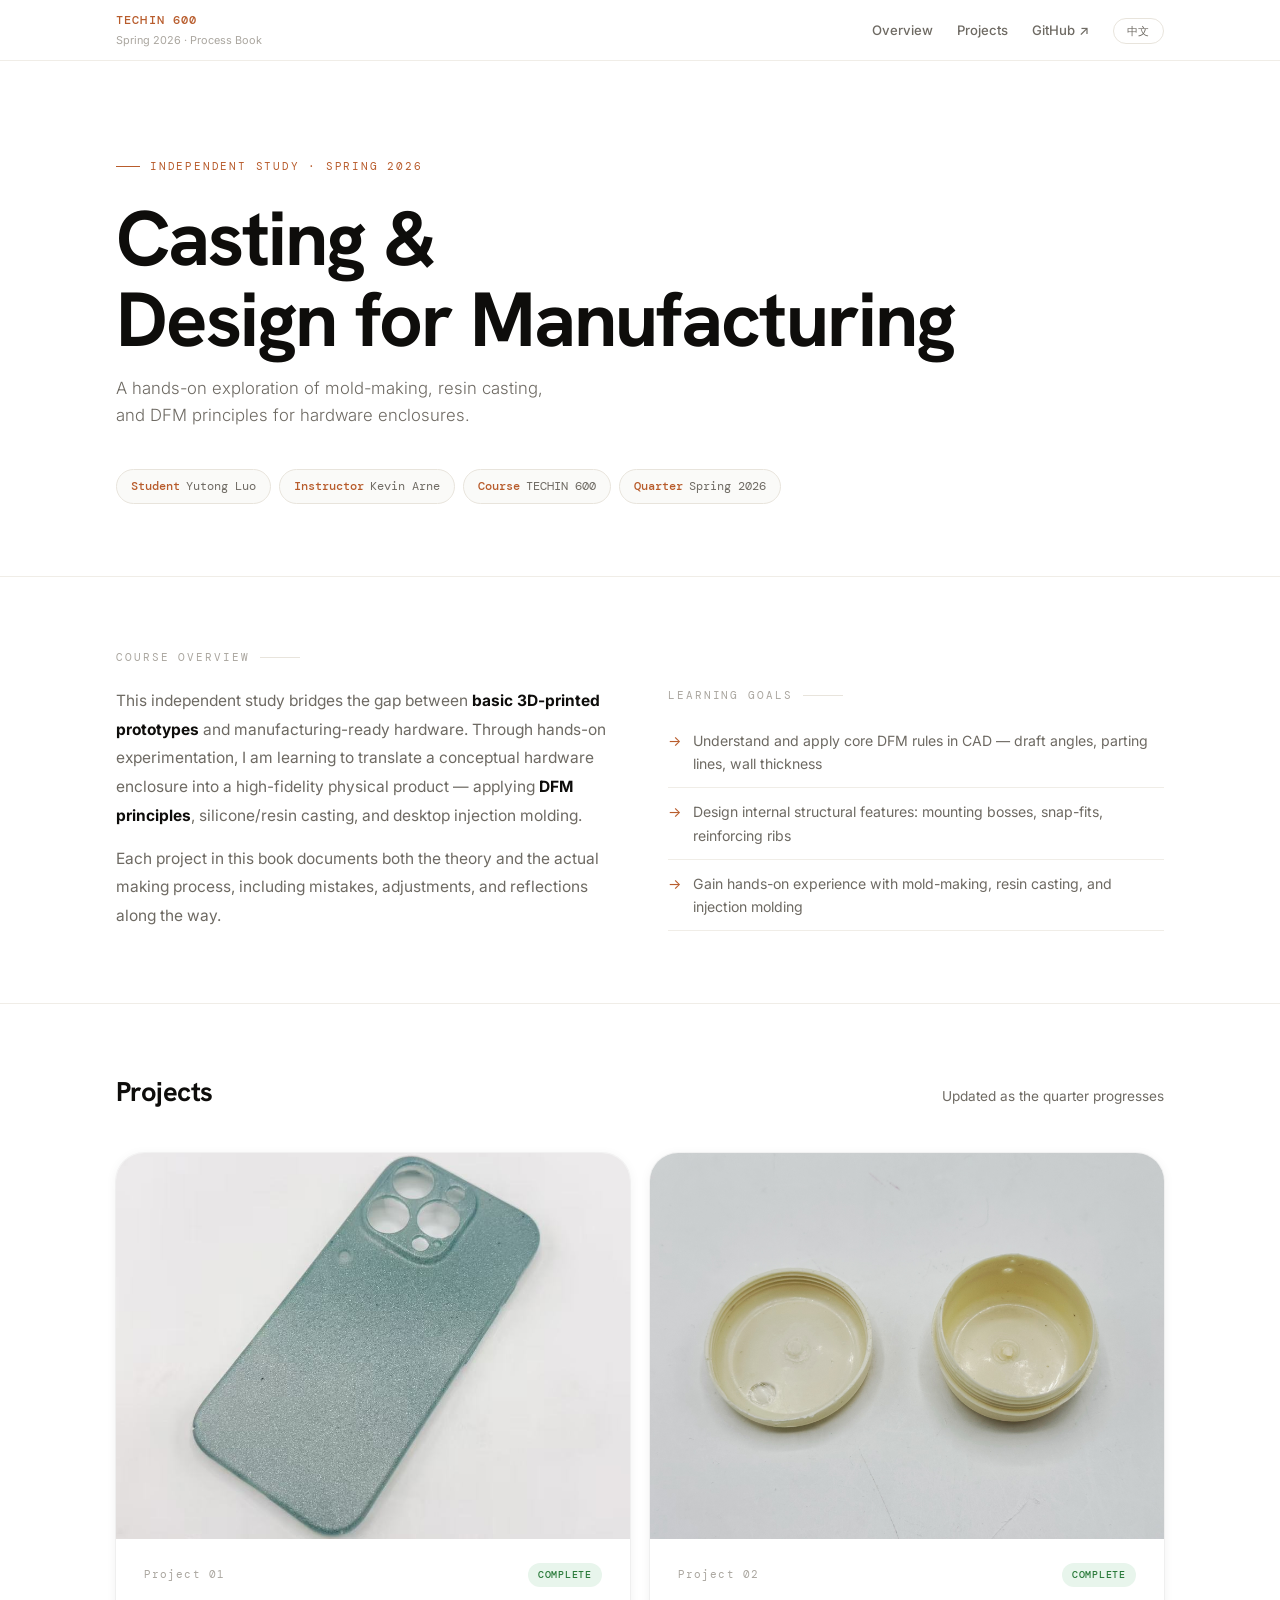
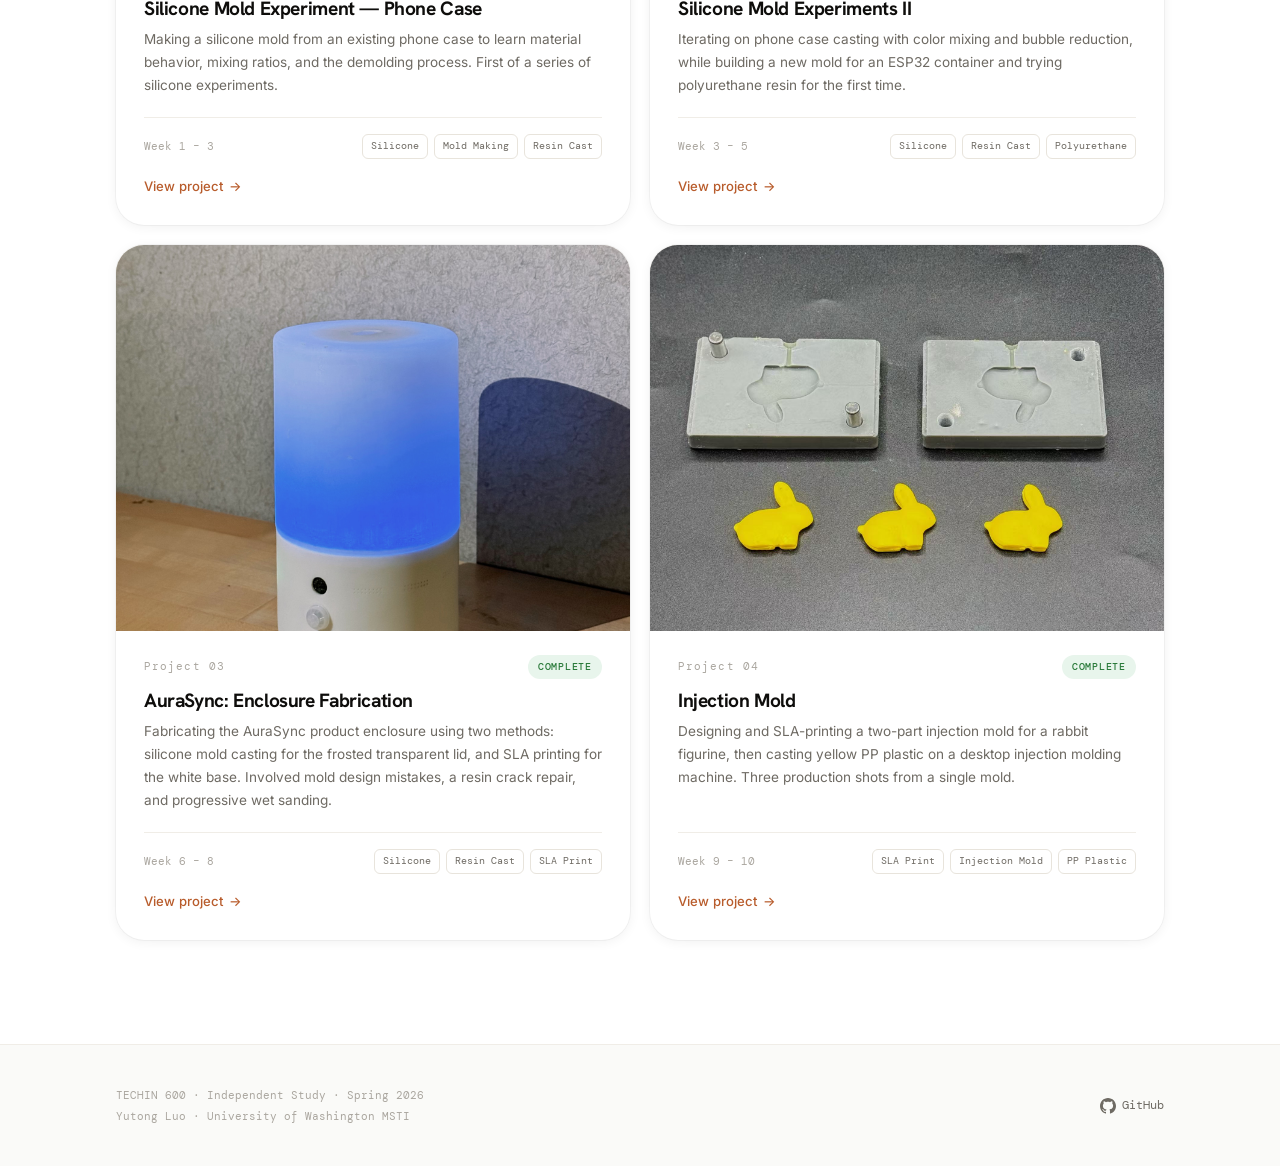
==== commit 70517fda: "Polish card descriptions, image crop, credits, caption fixes - Rewrite Project 03 & 04 card descript" ====
--- a/index.html
+++ b/index.html
@@ -151,7 +151,7 @@
 
       <!-- Project 03 -->
       <a href="projects/03-SLA-printing-sanding/index.html" class="project-card">
-        <div class="card-thumb card-thumb--natural">
+        <div class="card-thumb card-thumb--natural card-thumb--shift-up">
           <img src="assets/images/03-SLA-printing-sanding/final-model.jpg" alt="AuraSync enclosure — frosted resin lid and white SLA-printed base" />
         </div>
         <div class="card-body">
@@ -160,8 +160,8 @@
             <span class="status-badge status-badge--complete"><span class="lang-en">Complete</span><span class="lang-zh">已完成</span></span>
           </div>
           <h3 class="card-title"><span class="lang-en">AuraSync: Enclosure Fabrication</span><span class="lang-zh">AuraSync——外壳制作</span></h3>
-          <p class="card-desc lang-en">Frosted resin lid via silicone mold casting, white base via SLA printing — with a cracked part, a glass-cup rescue, and a lot of sanding.</p>
-          <p class="card-desc lang-zh">硅胶翻模制作磨砂透明上盖，SLA打印白色底座——途中经历了裂缝、玻璃杯救援，以及大量打磨。</p>
+          <p class="card-desc lang-en">Fabricating the AuraSync product enclosure using two methods: silicone mold casting for the frosted transparent lid, and SLA printing for the white base. Involved mold design mistakes, a resin crack repair, and progressive wet sanding.</p>
+          <p class="card-desc lang-zh">为AuraSync产品制作外壳，两个部分分别采用不同工艺：硅胶翻模制作磨砂透明上盖，SLA打印制作白色底座。过程中涉及模具设计失误、树脂裂缝修复，以及从粗到细的湿磨打磨。</p>
           <div class="card-footer">
             <span class="card-weeks"><span class="lang-en">Week 6 – 8</span><span class="lang-zh">第 6 – 8 周</span></span>
             <div class="card-tags">
@@ -185,8 +185,8 @@
             <span class="status-badge status-badge--complete"><span class="lang-en">Complete</span><span class="lang-zh">已完成</span></span>
           </div>
           <h3 class="card-title"><span class="lang-en">Injection Mold</span><span class="lang-zh">注塑</span></h3>
-          <p class="card-desc lang-en">A cute rabbit, a SLA-printed mold, and a desktop machine that runs at 400°C — three shots, three rabbits.</p>
-          <p class="card-desc lang-zh">可爱的兔子、SLA打印的模具，以及一台400°C的桌面注塑机——三次、三只兔子。</p>
+          <p class="card-desc lang-en">Designing and SLA-printing a two-part injection mold for a rabbit figurine, then casting yellow PP plastic on a desktop injection molding machine. Three production shots from a single mold.</p>
+          <p class="card-desc lang-zh">为兔子模型设计并SLA打印双面注塑模具，在桌面注塑机上使用黄色PP塑料进行注塑。一套模具顺利完成三次注塑。</p>
           <div class="card-footer">
             <span class="card-weeks"><span class="lang-en">Week 9 – 10</span><span class="lang-zh">第 9 – 10 周</span></span>
             <div class="card-tags">
--- a/assets/css/style.css
+++ b/assets/css/style.css
@@ -373,6 +373,7 @@
   object-fit: cover;
   object-position: center;
 }
+.card-thumb--shift-up img { object-position: center 35%; }
 
 .card-thumb-placeholder {
   width: 100%; height: 100%;
